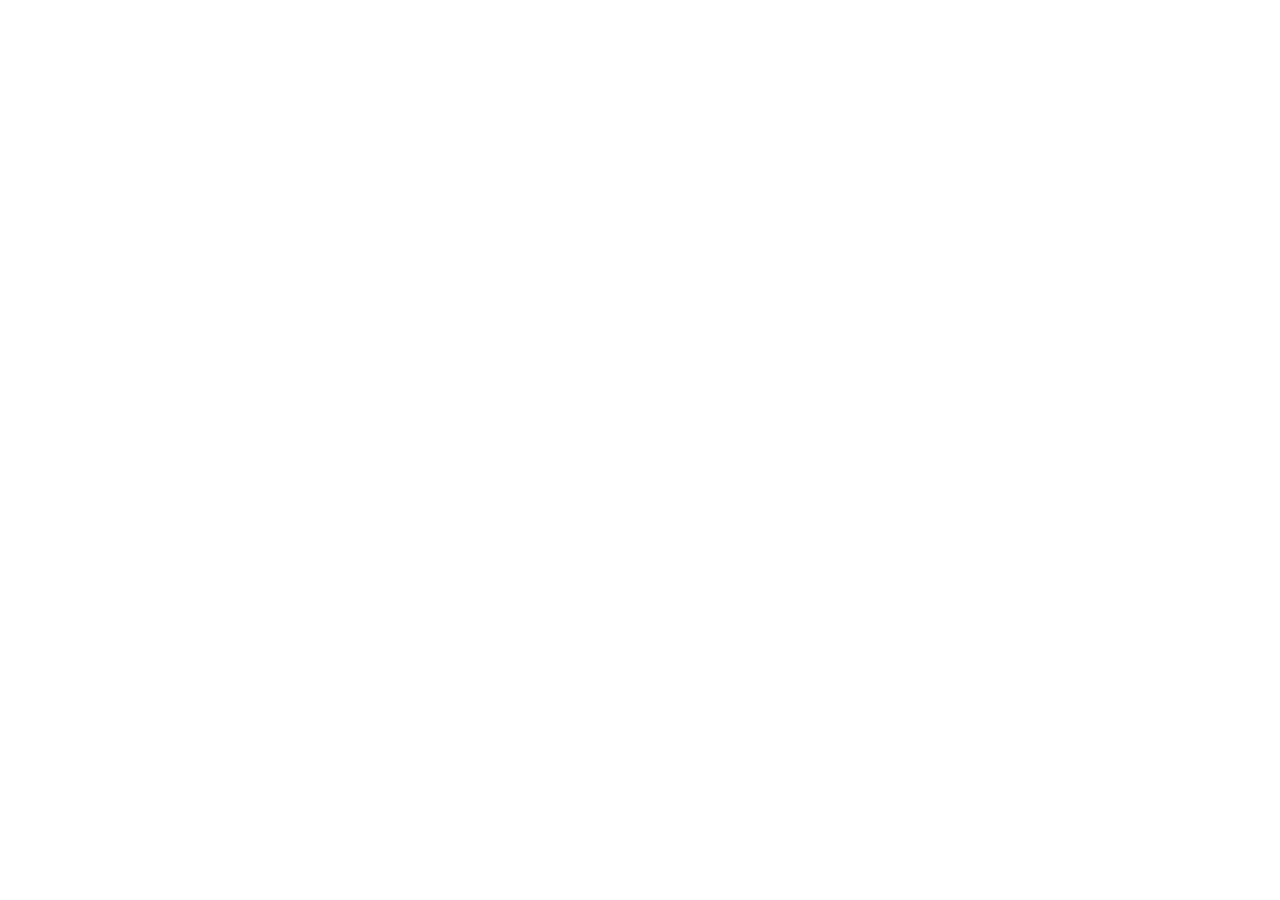
==== frontend/home.html @ 2304a787 "Criando forma do site" ====
<!DOCTYPE html>
<html lang="ptbr">
<head>
    <meta charset="UTF-8">
    <meta name="viewport" content="width=device-width, initial-scale=1.0">
    <title>MindSafe - Para o seu bem</title>
    <link rel="stylesheet" href="home.css">
</head>
<body>
    <header>
        <h1><span></span></h1>
        
    </header>
    <main>
        <section>

        </section>
    </main>
    <footer>

    </footer>
</body>
</html>
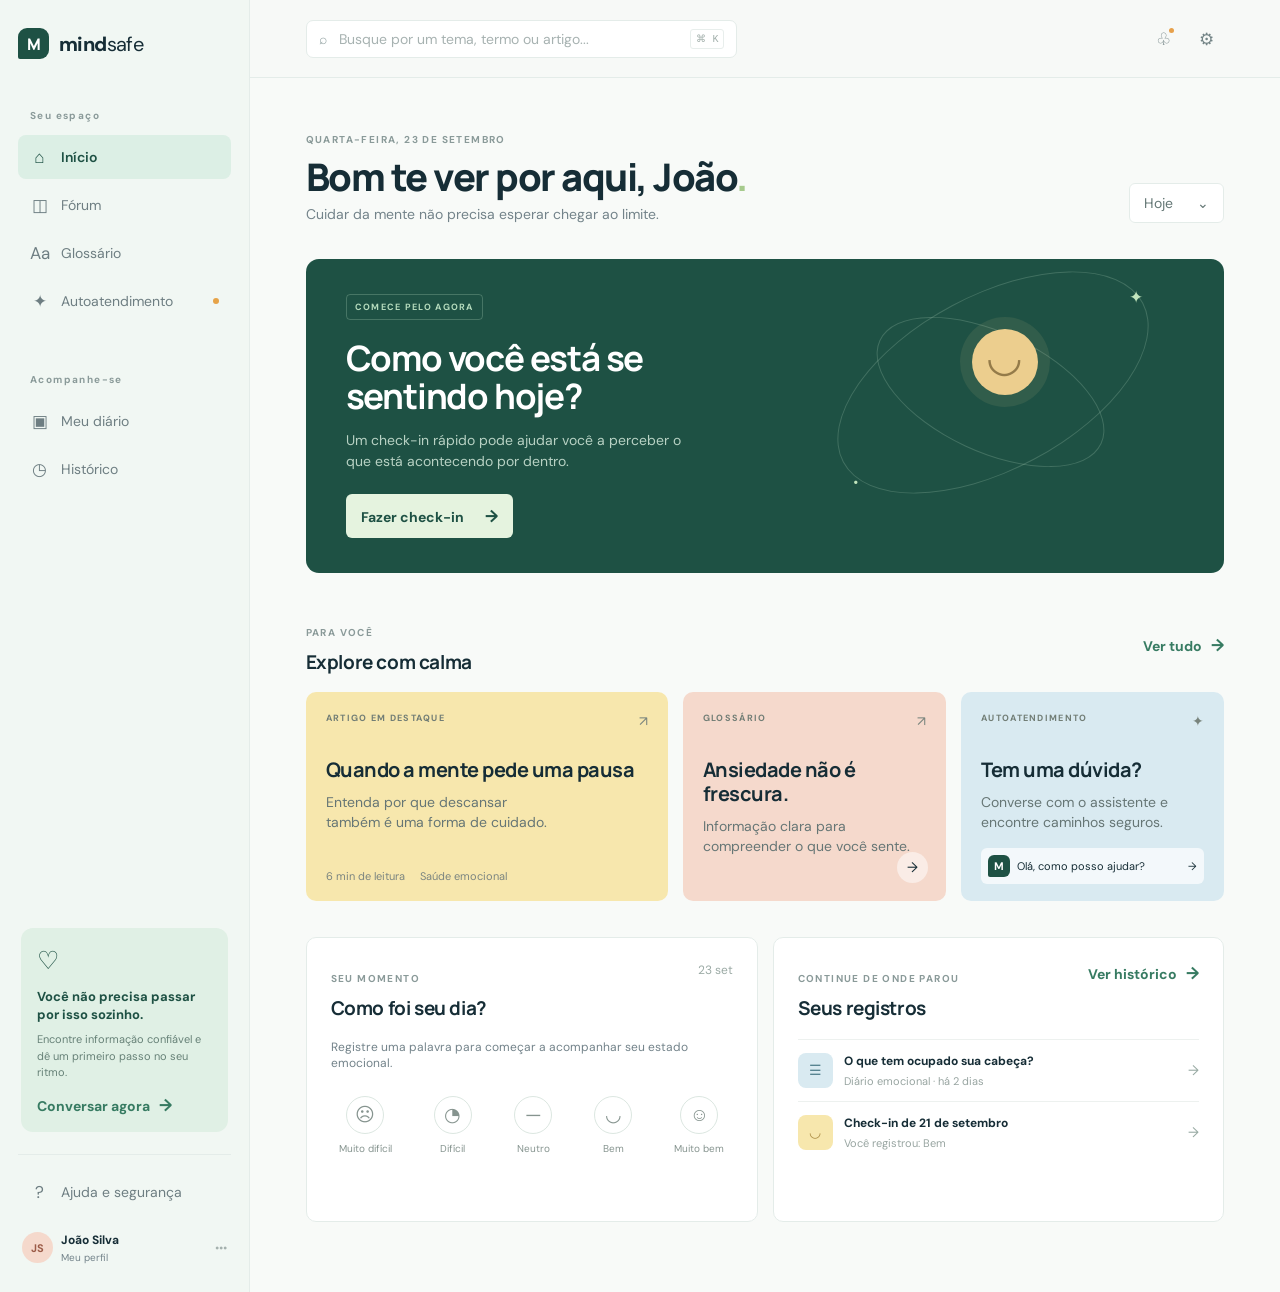
==== commit da093351: "Protótipo de front end realizado. Sujeito a alterações profundas futuramente." ====
--- a/frontend/home.html
+++ b/frontend/home.html
@@ -1,23 +1,89 @@
 <!DOCTYPE html>
-<html lang="ptbr">
+<html lang="pt-BR">
 <head>
     <meta charset="UTF-8">
     <meta name="viewport" content="width=device-width, initial-scale=1.0">
-    <title>MindSafe - Para o seu bem</title>
+    <meta name="description" content="MindSafe: informação, acompanhamento e apoio para cuidar da saúde mental.">
+    <title>MindSafe | Não chegue ao limite</title>
     <link rel="stylesheet" href="home.css">
 </head>
 <body>
-    <header>
-        <h1><span></span></h1>
-        
-    </header>
-    <main>
-        <section>
+    <div class="app-shell">
+        <aside class="sidebar" aria-label="Navegação principal">
+            <a class="brand" href="#inicio" data-view-link="inicio" aria-label="MindSafe, início">
+                <span class="brand-mark">M</span>
+                <span><strong>mind</strong>safe</span>
+            </a>
 
-        </section>
-    </main>
-    <footer>
+            <div class="sidebar-label">Seu espaço</div>
+            <nav class="main-nav">
+                <button class="nav-item active" data-view="inicio"><span class="nav-icon">⌂</span> Início</button>
+                <button class="nav-item" data-view="forum"><span class="nav-icon">◫</span> Fórum</button>
+                <button class="nav-item" data-view="glossario"><span class="nav-icon">Aa</span> Glossário</button>
+                <button class="nav-item" data-view="chat"><span class="nav-icon">✦</span> Autoatendimento <span class="nav-status"></span></button>
+            </nav>
 
-    </footer>
+            <div class="sidebar-label">Acompanhe-se</div>
+            <nav class="main-nav">
+                <button class="nav-item" data-view="diario"><span class="nav-icon">▣</span> Meu diário</button>
+                <button class="nav-item" data-view="historico"><span class="nav-icon">◷</span> Histórico</button>
+            </nav>
+
+            <div class="sidebar-support">
+                <span class="support-icon">♡</span>
+                <strong>Você não precisa passar por isso sozinho.</strong>
+                <p>Encontre informação confiável e dê um primeiro passo no seu ritmo.</p>
+                <button class="text-button" data-view="chat">Conversar agora <span>→</span></button>
+            </div>
+
+            <div class="sidebar-footer">
+                <button class="nav-item"><span class="nav-icon">?</span> Ajuda e segurança</button>
+                <div class="user-mini"><span class="avatar">JS</span><span><strong>João Silva</strong><small>Meu perfil</small></span><span class="more">•••</span></div>
+            </div>
+        </aside>
+
+        <main class="main-content">
+            <header class="topbar">
+                <div class="mobile-brand"><span class="brand-mark">M</span><strong>mindsafe</strong></div>
+                <label class="search-box" for="global-search"><span>⌕</span><input id="global-search" type="search" placeholder="Busque por um tema, termo ou artigo..." autocomplete="off"><kbd>⌘ K</kbd></label>
+                <div class="top-actions"><button class="icon-button" aria-label="Notificações">♧<span class="notification-dot"></span></button><button class="icon-button" aria-label="Configurações">⚙</button></div>
+            </header>
+
+            <div class="page-wrap">
+                <section id="view-inicio" class="view active-view" aria-labelledby="welcome-title">
+                    <div class="welcome-row">
+                        <div><p class="eyebrow">QUARTA-FEIRA, 23 DE SETEMBRO</p><h1 id="welcome-title">Bom te ver por aqui, João<span class="soft-dot">.</span></h1><p class="intro">Cuidar da mente não precisa esperar chegar ao limite.</p></div>
+                        <button class="date-button">Hoje <span>⌄</span></button>
+                    </div>
+
+                    <div class="hero-panel">
+                        <div class="hero-copy"><span class="pill light-pill">COMECE PELO AGORA</span><h2>Como você está se sentindo hoje?</h2><p>Um check-in rápido pode ajudar você a perceber o que está acontecendo por dentro.</p><button class="primary-button" data-view="diario">Fazer check-in <span>→</span></button></div>
+                        <div class="mood-orbit" aria-hidden="true"><span class="orbit-ring ring-one"></span><span class="orbit-ring ring-two"></span><span class="mood-face">◡</span><span class="orbit-star star-one">✦</span><span class="orbit-star star-two">·</span></div>
+                    </div>
+
+                    <div class="section-heading"><div><p class="eyebrow">PARA VOCÊ</p><h2>Explore com calma</h2></div><button class="link-button" data-view="forum">Ver tudo <span>→</span></button></div>
+                    <div class="feature-grid">
+                        <article class="feature-card feature-article" data-view="forum"><div class="card-top"><span class="category-tag">ARTIGO EM DESTAQUE</span><span>↗</span></div><h3>Quando a mente pede uma pausa</h3><p>Entenda por que descansar também é uma forma de cuidado.</p><div class="card-meta"><span>6 min de leitura</span><span>Saúde emocional</span></div></article>
+                        <article class="feature-card feature-glossary" data-view="glossario"><div class="card-top"><span class="category-tag">GLOSSÁRIO</span><span>↗</span></div><h3>Ansiedade não é<br>frescura.</h3><p>Informação clara para compreender o que você sente.</p><button class="round-arrow">→</button></article>
+                        <article class="feature-card feature-chat" data-view="chat"><div class="card-top"><span class="category-tag">AUTOATENDIMENTO</span><span>✦</span></div><h3>Tem uma dúvida?</h3><p>Converse com o assistente e encontre caminhos seguros.</p><div class="chat-preview"><span class="assistant-avatar">M</span><span>Olá, como posso ajudar?</span><span>→</span></div></article>
+                    </div>
+
+                    <div class="lower-grid"><section class="panel checkin-panel"><div class="section-heading compact"><div><p class="eyebrow">SEU MOMENTO</p><h2>Como foi seu dia?</h2></div><span class="date-small">23 set</span></div><p>Registre uma palavra para começar a acompanhar seu estado emocional.</p><div class="mood-options"><button data-mood="Muito difícil"><span>☹</span><small>Muito difícil</small></button><button data-mood="Difícil"><span>◔</span><small>Difícil</small></button><button data-mood="Neutro"><span>—</span><small>Neutro</small></button><button data-mood="Bem"><span>◡</span><small>Bem</small></button><button data-mood="Muito bem"><span>☺</span><small>Muito bem</small></button></div><p class="saved-mood" aria-live="polite"></p></section><section class="panel recent-panel"><div class="section-heading compact"><div><p class="eyebrow">CONTINUE DE ONDE PAROU</p><h2>Seus registros</h2></div><button class="link-button" data-view="historico">Ver histórico <span>→</span></button></div><div class="record-row"><span class="record-icon blue">☰</span><span><strong>O que tem ocupado sua cabeça?</strong><small>Diário emocional · há 2 dias</small></span><span class="record-arrow">→</span></div><div class="record-row"><span class="record-icon yellow">◡</span><span><strong>Check-in de 21 de setembro</strong><small>Você registrou: Bem</small></span><span class="record-arrow">→</span></div></section></div>
+                </section>
+
+                <section id="view-forum" class="view" aria-labelledby="forum-title"><div class="view-header"><div><p class="eyebrow">INFORMAÇÃO CONFIÁVEL</p><h1 id="forum-title">Fórum</h1><p>Artigos e estudos para entender melhor sua saúde mental.</p></div><button class="outline-button">＋ Sugerir tema</button></div><div class="tab-row"><button class="tab active" data-forum-filter="todos">Todos</button><button class="tab" data-forum-filter="artigos">Artigos</button><button class="tab" data-forum-filter="estudos">Estudos científicos</button><button class="tab" data-forum-filter="salvos">Salvos</button></div><div class="forum-layout"><div class="article-list" id="article-list"></div><aside class="reading-side"><div class="panel newsletter"><span class="mini-kicker">PARA LER COM CALMA</span><h3>Uma pequena pausa pode mudar o seu dia.</h3><p>Receba uma seleção quinzenal de conteúdos do MindSafe.</p><label class="email-input"><input type="email" placeholder="Seu melhor e-mail"><button aria-label="Assinar newsletter">→</button></label><small>Sem spam. Você pode sair quando quiser.</small></div><div class="panel topics-panel"><p class="eyebrow">TEMAS POPULARES</p><div class="topic-cloud"><button>Ansiedade</button><button>Autocuidado</button><button>Estresse</button><button>Relacionamentos</button><button>Sono</button><button>Autoestima</button></div></div></aside></div></section>
+
+                <section id="view-glossario" class="view" aria-labelledby="glossary-title"><div class="view-header"><div><p class="eyebrow">ENTENDA OS TERMOS</p><h1 id="glossary-title">Glossário</h1><p>Definições simples, cuidadosas e baseadas em fontes confiáveis.</p></div><span class="glossary-count">6 termos demonstrativos</span></div><div class="glossary-toolbar"><label class="inner-search"><span>⌕</span><input id="glossary-search" type="search" placeholder="Pesquisar síndrome, transtorno ou condição..."></label><div class="filter-chips"><button class="chip active" data-glossary-filter="todos">Todos</button><button class="chip" data-glossary-filter="emoções">Emoções</button><button class="chip" data-glossary-filter="transtornos">Transtornos</button><button class="chip" data-glossary-filter="condições">Condições</button></div></div><div class="glossary-grid" id="glossary-grid"></div><div class="glossary-note"><span>ⓘ</span><p>As definições são educativas e não substituem avaliação profissional. Cada pessoa pode vivenciar uma condição de maneira diferente.</p></div></section>
+
+                <section id="view-chat" class="view" aria-labelledby="chat-title"><div class="view-header chat-heading"><div><p class="eyebrow">ESCUTA E INFORMAÇÃO</p><h1 id="chat-title">Autoatendimento</h1><p>Um espaço para tirar dúvidas e encontrar próximos passos.</p></div><span class="online-badge"><i></i> Assistente online</span></div><div class="chat-layout"><div class="chat-window panel"><div class="chat-window-head"><div class="assistant-avatar large">M</div><div><strong>Mind, assistente MindSafe</strong><small>Informação segura para começar</small></div><span class="privacy-label">🔒 Privado</span></div><div class="messages" id="messages"><div class="message assistant-message"><span class="message-avatar">M</span><div><p>Olá, João. Eu estou aqui para ajudar você a entender melhor temas de saúde mental.</p><p>Você pode perguntar sobre um termo do glossário, um artigo ou contar como está se sentindo.</p><span class="message-time">agora</span></div></div><div class="suggestion-row"><button data-suggestion="O que é ansiedade?">O que é ansiedade?</button><button data-suggestion="Como posso cuidar melhor de mim?">Como cuidar melhor de mim?</button><button data-suggestion="Quero encontrar um artigo">Encontrar um artigo</button></div></div><form class="chat-composer" id="chat-form"><input id="chat-input" type="text" placeholder="Escreva sua dúvida..." autocomplete="off"><button type="submit" aria-label="Enviar mensagem">↑</button></form><p class="chat-disclaimer">O Mind não diagnostica nem substitui profissionais. Em uma emergência, ligue <strong>192</strong> ou procure um serviço de urgência.</p></div><aside class="chat-aside"><div class="panel safety-card"><span class="safety-icon">♡</span><h3>Precisa de ajuda agora?</h3><p>Se você estiver em risco ou pensando em se machucar, procure ajuda imediata.</p><a href="tel:188">CVV 188 <span>↗</span></a><small>Atendimento gratuito, 24 horas.</small></div><div class="panel chat-topics"><p class="eyebrow">VOCÊ TAMBÉM PODE</p><button data-view="glossario">Explorar o glossário <span>→</span></button><button data-view="forum">Ler artigos e estudos <span>→</span></button></div></aside></div></section>
+
+                <section id="view-diario" class="view" aria-labelledby="diary-title"><div class="view-header"><div><p class="eyebrow">ACOMPANHAMENTO PESSOAL</p><h1 id="diary-title">Meu diário</h1><p>Coloque em palavras o que está passando pela sua cabeça.</p></div></div><div class="diary-layout"><div class="panel diary-editor"><label for="diary-text">O que você gostaria de registrar hoje?</label><textarea id="diary-text" placeholder="Escreva livremente. Este espaço é só seu..."></textarea><div class="editor-footer"><span>Seus registros são privados</span><button class="primary-button" id="save-diary">Salvar registro <span>→</span></button></div><p class="saved-mood" id="diary-status" aria-live="polite"></p></div><div class="panel prompt-card"><span class="prompt-symbol">✦</span><p class="eyebrow">UMA PERGUNTA PARA HOJE</p><h3>O que você tem precisado, mas ainda não conseguiu pedir?</h3><button class="link-button" id="use-prompt">Usar como inspiração <span>→</span></button></div></div></section>
+
+                <section id="view-historico" class="view" aria-labelledby="history-title"><div class="view-header"><div><p class="eyebrow">SEU CAMINHO</p><h1 id="history-title">Histórico</h1><p>Perceber padrões também é uma forma de cuidado.</p></div><button class="outline-button">Exportar dados</button></div><div class="history-summary"><div class="panel summary-card"><span class="summary-icon blue">◡</span><strong>12</strong><small>check-ins registrados</small></div><div class="panel summary-card"><span class="summary-icon yellow">▤</span><strong>4</strong><small>entradas no diário</small></div><div class="panel summary-card"><span class="summary-icon green">↗</span><strong>3</strong><small>semanas acompanhando</small></div></div><div class="panel timeline"><div class="section-heading compact"><div><p class="eyebrow">SETEMBRO DE 2026</p><h2>Seus registros recentes</h2></div></div><div class="timeline-item"><span class="timeline-dot green-dot"></span><div><strong>Bem</strong><p>Check-in emocional</p></div><time>Hoje, 09:12</time></div><div class="timeline-item"><span class="timeline-dot blue-dot"></span><div><strong>O que tem ocupado sua cabeça?</strong><p>Entrada no diário</p></div><time>21 set, 19:40</time></div><div class="timeline-item"><span class="timeline-dot yellow-dot"></span><div><strong>Neutro</strong><p>Check-in emocional</p></div><time>21 set, 08:20</time></div></div></section>
+            </div>
+        </main>
+    </div>
+    <div class="toast" id="toast" role="status" aria-live="polite"></div>
+    <script src="index.js"></script>
 </body>
 </html>
--- a/frontend/home.css
+++ b/frontend/home.css
@@ -0,0 +1,1423 @@
+@import url("https://fonts.googleapis.com/css2?family=DM+Sans:wght@400;500;600;700&family=Manrope:wght@600;700;800&display=swap");
+
+:root {
+  --ink: #162d36;
+  --muted: #73838a;
+  --line: #e4ece9;
+  --paper: #f8faf8;
+  --white: #fff;
+  --mint: #dff3e8;
+  --green: #377b62;
+  --deep-green: #1e5144;
+  --yellow: #f7e7ad;
+  --coral: #f5d9cc;
+  --blue: #d9eaf1;
+  --shadow: 0 12px 40px rgba(29, 66, 60, 0.08);
+}
+
+* {
+  box-sizing: border-box;
+}
+
+body {
+  margin: 0;
+  background: var(--paper);
+  color: var(--ink);
+  font-family: "DM Sans", sans-serif;
+  font-size: 14px;
+}
+
+button,
+input,
+textarea {
+  font: inherit;
+}
+
+button {
+  border: 0;
+  cursor: pointer;
+  color: inherit;
+}
+
+.app-shell {
+  min-height: 100vh;
+  display: flex;
+}
+
+.sidebar {
+  width: 250px;
+  min-height: 100vh;
+  padding: 28px 18px 20px;
+  background: #f1f7f3;
+  border-right: 1px solid var(--line);
+  display: flex;
+  flex-direction: column;
+  flex-shrink: 0;
+}
+
+.brand,
+.mobile-brand {
+  display: flex;
+  align-items: center;
+  gap: 10px;
+  color: var(--ink);
+  text-decoration: none;
+  font-size: 20px;
+  letter-spacing: -0.6px;
+}
+
+.brand strong,
+.mobile-brand strong {
+  font-weight: 800;
+}
+
+.brand-mark {
+  width: 31px;
+  height: 31px;
+  border-radius: 9px 9px 9px 2px;
+  background: var(--deep-green);
+  color: #fff;
+  display: grid;
+  place-items: center;
+  font: 800 16px Manrope;
+}
+
+.sidebar-label,
+.eyebrow {
+  color: #8a9a99;
+  font-size: 10px;
+  letter-spacing: 1.4px;
+  font-weight: 700;
+}
+
+.sidebar-label {
+  margin: 50px 12px 13px;
+}
+
+.main-nav {
+  display: grid;
+  gap: 4px;
+}
+
+.nav-item {
+  background: transparent;
+  text-align: left;
+  border-radius: 8px;
+  padding: 11px 12px;
+  color: #6e7e82;
+  display: flex;
+  gap: 12px;
+  align-items: center;
+  position: relative;
+}
+
+.nav-item:hover,
+.nav-item.active {
+  color: var(--deep-green);
+  background: #dcefe5;
+  font-weight: 600;
+}
+
+.nav-icon {
+  width: 19px;
+  text-align: center;
+  font-size: 17px;
+}
+
+.nav-status {
+  width: 6px;
+  height: 6px;
+  background: #e6a348;
+  border-radius: 50%;
+  margin-left: auto;
+}
+
+.sidebar-support {
+  margin: auto 3px 22px;
+  padding: 16px;
+  border-radius: 12px;
+  background: #e0f0e5;
+  color: var(--deep-green);
+}
+
+.support-icon {
+  font-size: 25px;
+  display: block;
+  margin-bottom: 11px;
+}
+
+.sidebar-support strong {
+  display: block;
+  line-height: 1.35;
+  font-size: 13px;
+}
+
+.sidebar-support p {
+  font-size: 11px;
+  line-height: 1.5;
+  margin: 8px 0 13px;
+  color: #668177;
+}
+
+.text-button,
+.link-button {
+  background: none;
+  color: var(--green);
+  font-weight: 700;
+  padding: 0;
+}
+
+.text-button span,
+.link-button span {
+  margin-left: 6px;
+  font-size: 17px;
+}
+
+.sidebar-footer {
+  border-top: 1px solid var(--line);
+  padding-top: 15px;
+}
+
+.sidebar-footer .nav-item {
+  margin-bottom: 10px;
+  width: 100%;
+}
+
+.user-mini {
+  display: flex;
+  align-items: center;
+  gap: 8px;
+  padding: 8px 4px;
+  font-size: 12px;
+}
+
+.user-mini strong,
+.user-mini small {
+  display: block;
+}
+
+.user-mini small {
+  color: var(--muted);
+  margin-top: 3px;
+  font-size: 10px;
+}
+
+.avatar {
+  width: 31px;
+  height: 31px;
+  background: var(--coral);
+  color: #9b5b47;
+  border-radius: 50%;
+  display: grid;
+  place-items: center;
+  font-size: 11px;
+  font-weight: 700;
+}
+
+.more {
+  margin-left: auto;
+  color: #a5b1ae;
+}
+
+.main-content {
+  min-width: 0;
+  flex: 1;
+}
+
+.topbar {
+  height: 78px;
+  display: flex;
+  align-items: center;
+  justify-content: space-between;
+  padding: 0 5.4%;
+  background: rgba(248, 250, 248, 0.88);
+  border-bottom: 1px solid var(--line);
+}
+
+.mobile-brand {
+  display: none;
+}
+
+.search-box {
+  max-width: 450px;
+  width: 47%;
+  height: 38px;
+  display: flex;
+  align-items: center;
+  gap: 10px;
+  background: #fff;
+  border: 1px solid var(--line);
+  border-radius: 7px;
+  padding: 0 12px;
+  color: #8a9b9b;
+}
+
+.search-box input,
+.inner-search input {
+  border: 0;
+  outline: 0;
+  flex: 1;
+  min-width: 0;
+  color: var(--ink);
+  background: transparent;
+}
+
+.search-box input::placeholder,
+.inner-search input::placeholder {
+  color: #a7b2b1;
+}
+
+.search-box kbd {
+  color: #a1aeaa;
+  font-size: 10px;
+  border: 1px solid #e8eeec;
+  padding: 3px 5px;
+  border-radius: 3px;
+}
+
+.top-actions {
+  display: flex;
+  gap: 8px;
+}
+
+.icon-button {
+  width: 35px;
+  height: 35px;
+  background: transparent;
+  color: #738486;
+  font-size: 17px;
+  position: relative;
+  border-radius: 7px;
+}
+
+.icon-button:hover {
+  background: #eaf3ee;
+}
+
+.notification-dot {
+  position: absolute;
+  top: 7px;
+  right: 7px;
+  width: 5px;
+  height: 5px;
+  background: #e7a14b;
+  border-radius: 50%;
+}
+
+.page-wrap {
+  max-width: 1240px;
+  padding: 45px 5.4% 70px;
+  margin: auto;
+}
+
+.view {
+  display: none;
+  animation: appear 0.35s ease both;
+}
+
+.active-view {
+  display: block;
+}
+
+@keyframes appear {
+  from {
+    opacity: 0;
+    transform: translateY(5px);
+  }
+  to {
+    opacity: 1;
+    transform: none;
+  }
+}
+
+.welcome-row,
+.view-header,
+.section-heading {
+  display: flex;
+  align-items: flex-end;
+  justify-content: space-between;
+  gap: 20px;
+}
+
+.welcome-row h1,
+.view-header h1 {
+  font: 800 clamp(26px, 3vw, 38px)/1.1 Manrope;
+  letter-spacing: -1.5px;
+  margin: 8px 0 7px;
+}
+
+.soft-dot {
+  color: #a6ca8d;
+}
+
+.intro,
+.view-header p:not(.eyebrow) {
+  color: var(--muted);
+  margin: 0;
+}
+
+.date-button {
+  background: #fff;
+  border: 1px solid var(--line);
+  border-radius: 6px;
+  padding: 10px 14px;
+  color: #647775;
+}
+
+.date-button span {
+  margin-left: 20px;
+}
+
+.hero-panel {
+  min-height: 250px;
+  margin: 36px 0 43px;
+  overflow: hidden;
+  position: relative;
+  border-radius: 13px;
+  background: var(--deep-green);
+  color: #fff;
+  padding: 35px 40px;
+  display: flex;
+}
+
+.hero-copy {
+  max-width: 430px;
+  position: relative;
+  z-index: 1;
+}
+
+.pill,
+.category-tag,
+.mini-kicker {
+  display: inline-block;
+  font-size: 9px;
+  letter-spacing: 1.3px;
+  font-weight: 700;
+}
+
+.light-pill {
+  padding: 6px 8px;
+  color: #b5dbbd;
+  border: 1px solid rgba(190, 225, 198, 0.25);
+  border-radius: 4px;
+}
+
+.hero-panel h2 {
+  margin: 19px 0 11px;
+  max-width: 400px;
+  font: 700 clamp(24px, 3vw, 35px)/1.1 Manrope;
+  letter-spacing: -1.2px;
+}
+
+.hero-panel p {
+  color: #b8d2c4;
+  max-width: 360px;
+  line-height: 1.5;
+  margin-bottom: 22px;
+}
+
+.primary-button {
+  padding: 11px 15px;
+  border-radius: 6px;
+  background: #e5f3df;
+  color: var(--deep-green);
+  font-weight: 700;
+}
+
+.primary-button span {
+  margin-left: 18px;
+  font-size: 17px;
+}
+
+.mood-orbit {
+  position: absolute;
+  width: 390px;
+  height: 390px;
+  right: 4%;
+  top: -72px;
+}
+
+.orbit-ring {
+  position: absolute;
+  border: 1px solid rgba(204, 233, 210, 0.2);
+  border-radius: 50%;
+  transform: rotate(-28deg);
+}
+
+.ring-one {
+  width: 340px;
+  height: 175px;
+  top: 108px;
+  left: 25px;
+}
+
+.ring-two {
+  width: 245px;
+  height: 120px;
+  top: 145px;
+  left: 70px;
+  transform: rotate(25deg);
+}
+
+.mood-face {
+  position: absolute;
+  top: 142px;
+  left: 174px;
+  width: 66px;
+  height: 66px;
+  border-radius: 50%;
+  display: grid;
+  place-items: center;
+  background: #ecce8e;
+  color: #947b49;
+  font-size: 42px;
+  padding-bottom: 13px;
+  box-shadow: 0 0 0 12px rgba(242, 212, 148, 0.09);
+}
+
+.orbit-star {
+  position: absolute;
+  color: #c2e5bd;
+}
+
+.star-one {
+  top: 99px;
+  right: 45px;
+  font-size: 17px;
+}
+
+.star-two {
+  bottom: 76px;
+  left: 55px;
+  font-size: 29px;
+}
+
+.section-heading {
+  margin-bottom: 17px;
+  align-items: center;
+}
+
+.section-heading h2 {
+  font: 700 19px Manrope;
+  margin: 7px 0 0;
+  letter-spacing: -0.4px;
+}
+
+.feature-grid {
+  display: grid;
+  grid-template-columns: 1.1fr 0.8fr 0.8fr;
+  gap: 15px;
+}
+
+.feature-card {
+  min-height: 209px;
+  padding: 20px;
+  position: relative;
+  border-radius: 10px;
+  cursor: pointer;
+  transition:
+    transform 0.2s,
+    box-shadow 0.2s;
+}
+
+.feature-card:hover {
+  transform: translateY(-3px);
+  box-shadow: var(--shadow);
+}
+
+.feature-article {
+  background: var(--yellow);
+}
+
+.feature-glossary {
+  background: var(--coral);
+}
+
+.feature-chat {
+  background: var(--blue);
+}
+
+.card-top {
+  display: flex;
+  justify-content: space-between;
+  color: #79847d;
+}
+
+.category-tag {
+  color: #717d75;
+}
+
+.feature-card h3 {
+  font: 700 20px/1.2 Manrope;
+  letter-spacing: -0.5px;
+  margin: 28px 0 10px;
+}
+
+.feature-card p {
+  line-height: 1.45;
+  color: #667675;
+  max-width: 230px;
+  margin: 0;
+}
+
+.card-meta {
+  position: absolute;
+  bottom: 18px;
+  display: flex;
+  gap: 15px;
+  color: #7b8580;
+  font-size: 11px;
+}
+
+.round-arrow {
+  position: absolute;
+  right: 18px;
+  bottom: 18px;
+  background: rgba(255, 255, 255, 0.5);
+  width: 31px;
+  height: 31px;
+  border-radius: 50%;
+}
+.chat-preview {
+  position: absolute;
+  bottom: 17px;
+  left: 20px;
+  right: 20px;
+  background: rgba(255, 255, 255, 0.68);
+  padding: 7px;
+  display: flex;
+  align-items: center;
+  gap: 7px;
+  border-radius: 6px;
+  font-size: 11px;
+}
+.assistant-avatar {
+  width: 22px;
+  height: 22px;
+  border-radius: 6px 6px 6px 2px;
+  display: grid;
+  place-items: center;
+  background: var(--deep-green);
+  color: #fff;
+  font-size: 11px;
+  font-weight: 700;
+}
+.chat-preview span:last-child {
+  margin-left: auto;
+}
+.lower-grid {
+  display: grid;
+  grid-template-columns: 1fr 1fr;
+  gap: 15px;
+  margin-top: 36px;
+}
+.panel {
+  background: #fff;
+  border: 1px solid var(--line);
+  border-radius: 10px;
+  padding: 24px;
+}
+.compact {
+  align-items: flex-start;
+  margin-bottom: 18px;
+}
+.date-small {
+  color: #9baaa5;
+  font-size: 12px;
+}
+.checkin-panel > p {
+  color: var(--muted);
+  font-size: 12px;
+}
+.mood-options {
+  display: flex;
+  justify-content: space-between;
+  margin: 24px 2px 2px;
+}
+.mood-options button {
+  background: none;
+  color: #86948f;
+  text-align: center;
+}
+.mood-options button span {
+  width: 38px;
+  height: 38px;
+  margin: auto;
+  display: grid;
+  place-items: center;
+  border: 1px solid #dce7e1;
+  border-radius: 50%;
+  font-size: 19px;
+}
+.mood-options button:hover span,
+.mood-options button.selected span {
+  background: #dff0e4;
+  color: var(--green);
+  border-color: #a9cfb7;
+}
+.mood-options small {
+  font-size: 10px;
+  display: block;
+  margin-top: 8px;
+}
+.saved-mood {
+  min-height: 17px;
+  color: var(--green);
+  font-size: 12px;
+  font-weight: 600;
+}
+.record-row {
+  display: flex;
+  align-items: center;
+  gap: 11px;
+  padding: 13px 0;
+  border-top: 1px solid #edf1ef;
+}
+.record-row span:nth-child(2) {
+  flex: 1;
+}
+.record-row strong,
+.record-row small {
+  display: block;
+}
+.record-row strong {
+  font-size: 12px;
+}
+.record-row small {
+  color: #98a5a1;
+  margin-top: 5px;
+  font-size: 11px;
+}
+.record-icon,
+.summary-icon {
+  width: 35px;
+  height: 35px;
+  border-radius: 8px;
+  display: grid;
+  place-items: center;
+}
+.blue {
+  background: var(--blue);
+  color: #588491;
+}
+.yellow {
+  background: var(--yellow);
+  color: #ad8e46;
+}
+.record-arrow {
+  color: #98aaa3;
+}
+.view-header {
+  align-items: flex-start;
+  margin-bottom: 35px;
+}
+.view-header h1 {
+  margin-top: 7px;
+}
+.outline-button {
+  background: #fff;
+  border: 1px solid #c9d9d1;
+  color: var(--green);
+  padding: 10px 15px;
+  border-radius: 6px;
+  font-weight: 600;
+}
+.tab-row {
+  display: flex;
+  gap: 24px;
+  border-bottom: 1px solid var(--line);
+  margin-bottom: 26px;
+}
+.tab {
+  padding: 0 0 12px;
+  background: none;
+  color: #9aa8a4;
+  font-weight: 600;
+  border-bottom: 2px solid transparent;
+}
+.tab.active {
+  color: var(--deep-green);
+  border-color: var(--deep-green);
+}
+.forum-layout {
+  display: grid;
+  grid-template-columns: 1fr 300px;
+  gap: 24px;
+}
+.article-list {
+  display: grid;
+  gap: 13px;
+}
+.article-card {
+  display: grid;
+  grid-template-columns: 135px 1fr auto;
+  align-items: center;
+  gap: 17px;
+  background: #fff;
+  padding: 14px;
+  border: 1px solid var(--line);
+  border-radius: 9px;
+  cursor: pointer;
+}
+.article-card:hover {
+  border-color: #b8d1c4;
+  box-shadow: var(--shadow);
+}
+.article-visual {
+  height: 96px;
+  border-radius: 6px;
+  display: grid;
+  place-items: center;
+  font: 700 26px Manrope;
+  color: #377464;
+  background: var(--mint);
+}
+.article-card:nth-child(2) .article-visual {
+  background: var(--coral);
+  color: #a26552;
+}
+.article-card:nth-child(3) .article-visual {
+  background: var(--yellow);
+  color: #a3833b;
+}
+.article-info h3 {
+  margin: 7px 0 7px;
+  font: 700 16px Manrope;
+}
+.article-info p {
+  margin: 0;
+  color: var(--muted);
+  font-size: 12px;
+  line-height: 1.45;
+}
+.article-info .article-meta {
+  display: flex;
+  gap: 13px;
+  color: #91a29c;
+  font-size: 10px;
+  margin-top: 12px;
+}
+.article-arrow {
+  color: #8fa29a;
+  padding: 8px;
+}
+.reading-side {
+  display: grid;
+  gap: 15px;
+  align-content: start;
+}
+.newsletter {
+  background: var(--deep-green);
+  color: #fff;
+  border: 0;
+}
+.newsletter .mini-kicker {
+  color: #acd2b7;
+}
+.newsletter h3 {
+  font: 700 20px/1.25 Manrope;
+  margin: 15px 0 9px;
+}
+.newsletter p {
+  color: #b8d4c6;
+  font-size: 12px;
+  line-height: 1.5;
+}
+.email-input {
+  display: flex;
+  background: rgba(255, 255, 255, 0.13);
+  padding: 4px 4px 4px 10px;
+  border-radius: 5px;
+  margin: 16px 0 9px;
+}
+.email-input input {
+  width: 100%;
+  background: none;
+  border: 0;
+  color: #fff;
+  outline: 0;
+  font-size: 11px;
+}
+.email-input input::placeholder {
+  color: #aecbbe;
+}
+.email-input button {
+  width: 28px;
+  border-radius: 4px;
+  background: #e5f3df;
+  color: var(--deep-green);
+}
+.newsletter small {
+  color: #9fc5b4;
+  font-size: 9px;
+}
+.topics-panel {
+  padding: 20px;
+}
+.topic-cloud {
+  display: flex;
+  flex-wrap: wrap;
+  gap: 7px;
+  margin-top: 15px;
+}
+.topic-cloud button,
+.chip {
+  color: #668075;
+  background: #eef5f0;
+  padding: 7px 10px;
+  border-radius: 4px;
+  font-size: 11px;
+}
+.glossary-count,
+.online-badge {
+  color: var(--green);
+  background: var(--mint);
+  padding: 8px 11px;
+  border-radius: 20px;
+  font-size: 11px;
+  font-weight: 600;
+}
+.glossary-toolbar {
+  display: flex;
+  justify-content: space-between;
+  align-items: center;
+  gap: 20px;
+  margin-bottom: 24px;
+}
+.inner-search {
+  display: flex;
+  gap: 9px;
+  align-items: center;
+  background: #fff;
+  border: 1px solid var(--line);
+  padding: 10px 13px;
+  width: 330px;
+  border-radius: 6px;
+  color: #97a7a1;
+}
+.filter-chips {
+  display: flex;
+  gap: 7px;
+}
+.chip {
+  border: 1px solid transparent;
+}
+.chip.active {
+  background: var(--deep-green);
+  color: #fff;
+}
+.glossary-grid {
+  display: grid;
+  grid-template-columns: repeat(3, 1fr);
+  gap: 13px;
+}
+.glossary-card {
+  background: #fff;
+  border: 1px solid var(--line);
+  border-radius: 8px;
+  padding: 19px;
+  cursor: pointer;
+}
+.glossary-card:hover {
+  border-color: #9dc7ae;
+}
+.glossary-card .term-letter {
+  width: 28px;
+  height: 28px;
+  border-radius: 50%;
+  background: var(--mint);
+  color: var(--green);
+  display: grid;
+  place-items: center;
+  font-weight: 700;
+}
+.glossary-card h3 {
+  margin: 15px 0 7px;
+  font: 700 17px Manrope;
+}
+.glossary-card p {
+  color: var(--muted);
+  line-height: 1.5;
+  font-size: 12px;
+  margin: 0;
+}
+.glossary-card .glossary-tag {
+  color: #96a59f;
+  font-size: 10px;
+  display: block;
+  margin-top: 15px;
+}
+.glossary-note {
+  background: #fffdf1;
+  border: 1px solid #f2e8bd;
+  color: #887a4d;
+  margin-top: 25px;
+  padding: 12px 15px;
+  display: flex;
+  align-items: center;
+  gap: 10px;
+  border-radius: 7px;
+  font-size: 11px;
+}
+.glossary-note p {
+  margin: 0;
+}
+.chat-heading {
+  align-items: center;
+}
+.online-badge i {
+  display: inline-block;
+  width: 6px;
+  height: 6px;
+  background: #54a977;
+  border-radius: 50%;
+  margin-right: 5px;
+}
+.chat-layout {
+  display: grid;
+  grid-template-columns: minmax(0, 1fr) 275px;
+  gap: 20px;
+}
+.chat-window {
+  padding: 0;
+  overflow: hidden;
+}
+.chat-window-head {
+  padding: 17px 20px;
+  border-bottom: 1px solid var(--line);
+  display: flex;
+  align-items: center;
+  gap: 10px;
+}
+.assistant-avatar.large {
+  width: 38px;
+  height: 38px;
+  font-size: 15px;
+}
+.chat-window-head strong,
+.chat-window-head small {
+  display: block;
+}
+.chat-window-head strong {
+  font-size: 13px;
+}
+.chat-window-head small {
+  color: #93a39e;
+  font-size: 10px;
+  margin-top: 3px;
+}
+.privacy-label {
+  margin-left: auto;
+  color: #92a099;
+  font-size: 10px;
+}
+.messages {
+  min-height: 370px;
+  padding: 25px;
+  background: #fbfcfb;
+}
+.message {
+  display: flex;
+  gap: 10px;
+  max-width: 570px;
+}
+.message-avatar {
+  flex-shrink: 0;
+  width: 25px;
+  height: 25px;
+  background: var(--deep-green);
+  color: #fff;
+  border-radius: 7px 7px 7px 2px;
+  display: grid;
+  place-items: center;
+  font-size: 11px;
+}
+.message p {
+  margin: 0 0 8px;
+  background: #eaf4ec;
+  padding: 10px 13px;
+  border-radius: 3px 10px 10px 10px;
+  color: #49665c;
+  font-size: 12px;
+  line-height: 1.5;
+}
+.message-time {
+  font-size: 9px;
+  color: #a4b0ab;
+}
+.suggestion-row {
+  margin: 35px 0 0 35px;
+  display: flex;
+  flex-wrap: wrap;
+  gap: 7px;
+}
+.suggestion-row button {
+  background: #fff;
+  border: 1px solid #d5e4dc;
+  color: var(--green);
+  padding: 8px 10px;
+  border-radius: 5px;
+  font-size: 11px;
+}
+.chat-composer {
+  margin: 15px 20px 8px;
+  border: 1px solid #dbe7e1;
+  display: flex;
+  border-radius: 6px;
+  padding: 4px 5px 4px 12px;
+}
+.chat-composer input {
+  border: 0;
+  outline: 0;
+  flex: 1;
+  color: var(--ink);
+  min-width: 0;
+}
+.chat-composer button {
+  width: 30px;
+  height: 30px;
+  border-radius: 4px;
+  background: var(--deep-green);
+  color: #fff;
+  font-size: 18px;
+}
+.chat-disclaimer {
+  text-align: center;
+  margin: 0 20px 14px;
+  color: #a0aaa5;
+  font-size: 9px;
+}
+.safety-card {
+  background: #fff8eb;
+  border-color: #f0e2bd;
+}
+.safety-icon {
+  font-size: 28px;
+  color: #cb9e46;
+}
+.safety-card h3 {
+  font: 700 16px Manrope;
+  margin: 15px 0 8px;
+}
+.safety-card p {
+  color: #8b7b59;
+  font-size: 12px;
+  line-height: 1.5;
+}
+.safety-card a {
+  display: block;
+  color: #9d7631;
+  font-weight: 700;
+  margin-top: 17px;
+}
+.safety-card a span {
+  float: right;
+}
+.safety-card small {
+  color: #b6a779;
+  font-size: 10px;
+}
+.chat-topics button {
+  display: flex;
+  width: 100%;
+  padding: 12px 0;
+  justify-content: space-between;
+  border-top: 1px solid var(--line);
+  background: none;
+  color: var(--green);
+  font-weight: 600;
+  font-size: 12px;
+}
+.diary-layout {
+  display: grid;
+  grid-template-columns: 1fr 310px;
+  gap: 20px;
+}
+.diary-editor label {
+  display: block;
+  font: 700 16px Manrope;
+  margin-bottom: 15px;
+}
+.diary-editor textarea {
+  width: 100%;
+  min-height: 260px;
+  resize: vertical;
+  padding: 14px;
+  border: 1px solid var(--line);
+  border-radius: 6px;
+  outline: none;
+  color: var(--ink);
+}
+.diary-editor textarea:focus {
+  border-color: #91c2a4;
+}
+.editor-footer {
+  border-top: 1px solid var(--line);
+  margin-top: 15px;
+  padding-top: 15px;
+  display: flex;
+  align-items: center;
+  justify-content: space-between;
+  color: #9aa8a3;
+  font-size: 11px;
+}
+.prompt-card {
+  background: var(--yellow);
+  border: 0;
+}
+.prompt-symbol {
+  font-size: 28px;
+  color: #b2924b;
+}
+.prompt-card h3 {
+  font: 700 24px/1.2 Manrope;
+  margin: 20px 0 28px;
+}
+.history-summary {
+  display: grid;
+  grid-template-columns: repeat(3, 1fr);
+  gap: 15px;
+  margin-bottom: 24px;
+}
+.summary-card {
+  display: grid;
+  grid-template-columns: 36px 1fr;
+  column-gap: 11px;
+  align-items: center;
+}
+.summary-card strong {
+  font: 700 24px Manrope;
+}
+.summary-card small {
+  grid-column: 2;
+  color: #95a39e;
+}
+.summary-icon.green {
+  background: var(--mint);
+  color: var(--green);
+}
+.timeline-item {
+  display: flex;
+  align-items: center;
+  gap: 15px;
+  padding: 17px 0;
+  border-top: 1px solid #edf1ef;
+}
+.timeline-dot {
+  width: 10px;
+  height: 10px;
+  border-radius: 50%;
+}
+.green-dot {
+  background: #80bc92;
+}
+.blue-dot {
+  background: #82b5c7;
+}
+.yellow-dot {
+  background: #dbb967;
+}
+.timeline-item div {
+  flex: 1;
+}
+.timeline-item strong {
+  font-size: 13px;
+}
+.timeline-item p {
+  color: #9ba7a2;
+  font-size: 11px;
+  margin: 5px 0 0;
+}
+.timeline-item time {
+  color: #a5b0ab;
+  font-size: 10px;
+}
+.toast {
+  position: fixed;
+  right: 25px;
+  bottom: 25px;
+  background: var(--deep-green);
+  color: #fff;
+  padding: 12px 16px;
+  border-radius: 6px;
+  font-size: 12px;
+  opacity: 0;
+  transform: translateY(10px);
+  pointer-events: none;
+  transition: 0.25s;
+}
+.toast.visible {
+  opacity: 1;
+  transform: none;
+}
+
+@media (max-width: 1000px) {
+  .sidebar {
+    width: 215px;
+  }
+  .mood-orbit {
+    right: -80px;
+    opacity: 0.7;
+  }
+  .feature-grid {
+    grid-template-columns: 1fr 1fr;
+  }
+  .feature-article {
+    grid-column: span 2;
+  }
+  .glossary-grid {
+    grid-template-columns: repeat(2, 1fr);
+  }
+}
+
+@media (max-width: 760px) {
+  .sidebar {
+    width: 64px;
+    padding: 20px 9px;
+    align-items: center;
+  }
+  .brand {
+    font-size: 0;
+  }
+  .sidebar-label,
+  .nav-item:not(.active)::after,
+  .nav-item {
+    font-size: 0;
+  }
+  .nav-item {
+    justify-content: center;
+    padding: 12px 7px;
+    width: 44px;
+  }
+  .nav-icon {
+    font-size: 18px;
+  }
+  .nav-status {
+    position: absolute;
+    top: 9px;
+    right: 7px;
+  }
+  .sidebar-support,
+  .sidebar-footer .nav-item,
+  .user-mini span:not(.avatar) {
+    display: none;
+  }
+  .sidebar-footer {
+    width: 100%;
+  }
+  .sidebar-footer .nav-item {
+    display: flex;
+    font-size: 0;
+  }
+  .user-mini {
+    justify-content: center;
+  }
+  .topbar {
+    height: 65px;
+    padding: 0 18px;
+  }
+  .mobile-brand {
+    display: flex;
+    font-size: 16px;
+  }
+  .search-box {
+    width: 38px;
+    padding: 0 10px;
+    margin-left: auto;
+    margin-right: 10px;
+  }
+  .search-box input,
+  .search-box kbd {
+    display: none;
+  }
+  .page-wrap {
+    padding: 30px 18px 50px;
+  }
+  .welcome-row,
+  .view-header {
+    align-items: flex-start;
+    flex-direction: column;
+  }
+  .date-button {
+    display: none;
+  }
+  .hero-panel {
+    padding: 27px 24px;
+  }
+  .mood-orbit {
+    right: -180px;
+    opacity: 0.35;
+  }
+  .hero-copy {
+    max-width: 90%;
+  }
+  .feature-grid,
+  .lower-grid,
+  .forum-layout,
+  .chat-layout,
+  .diary-layout,
+  .history-summary {
+    grid-template-columns: 1fr;
+  }
+  .feature-article {
+    grid-column: auto;
+  }
+  .reading-side,
+  .chat-aside {
+    order: 2;
+  }
+  .article-card {
+    grid-template-columns: 85px 1fr;
+  }
+  .article-visual {
+    height: 85px;
+  }
+  .article-arrow {
+    display: none;
+  }
+  .glossary-toolbar {
+    align-items: flex-start;
+    flex-direction: column;
+  }
+  .inner-search {
+    width: 100%;
+  }
+  .filter-chips {
+    flex-wrap: wrap;
+  }
+  .glossary-grid {
+    grid-template-columns: 1fr 1fr;
+  }
+  .online-badge {
+    align-self: flex-start;
+  }
+  .messages {
+    padding: 18px;
+  }
+  .suggestion-row {
+    margin-left: 0;
+  }
+  .editor-footer {
+    align-items: flex-start;
+    gap: 15px;
+    flex-direction: column;
+  }
+}
+
+@media (max-width: 430px) {
+  .glossary-grid {
+    grid-template-columns: 1fr;
+  }
+  .top-actions .icon-button:last-child {
+    display: none;
+  }
+  .hero-panel h2 {
+    font-size: 25px;
+  }
+  .mood-options small {
+    font-size: 8px;
+  }
+  .panel {
+    padding: 18px;
+  }
+}
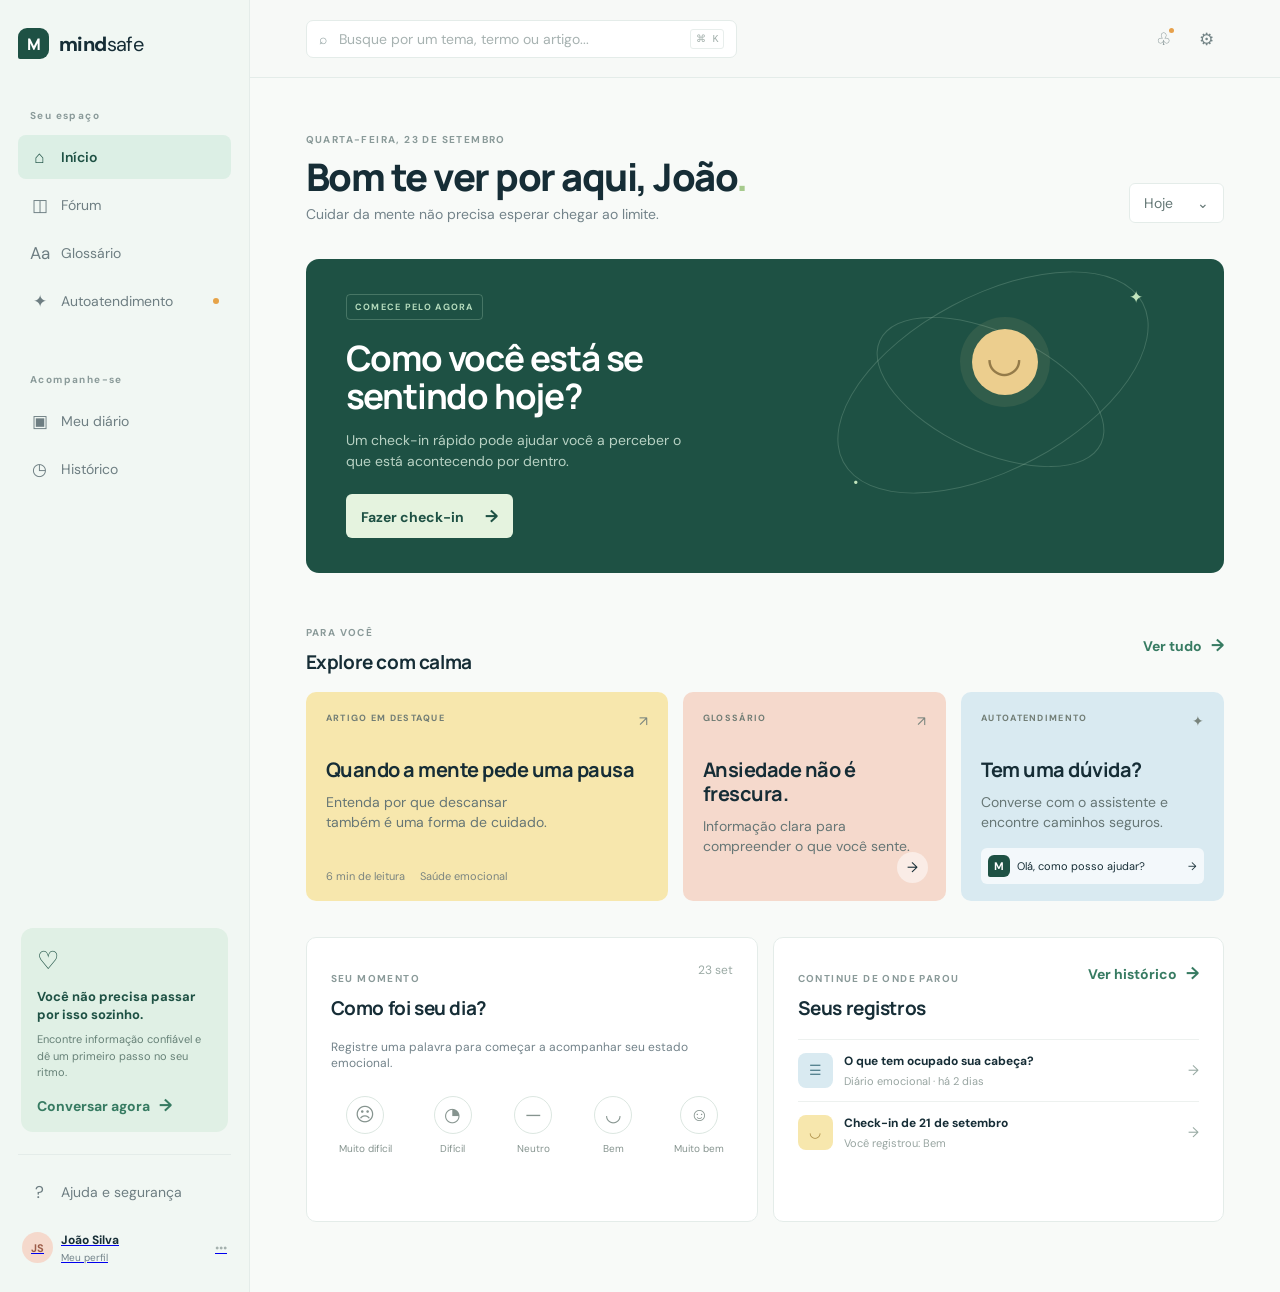
==== commit c2376e86: "Criando página de login, cadastro e perfil - ainda não integrado com banco de dados" ====
--- a/frontend/home.html
+++ b/frontend/home.html
@@ -38,7 +38,7 @@
 
             <div class="sidebar-footer">
                 <button class="nav-item"><span class="nav-icon">?</span> Ajuda e segurança</button>
-                <div class="user-mini"><span class="avatar">JS</span><span><strong>João Silva</strong><small>Meu perfil</small></span><span class="more">•••</span></div>
+                <a class="user-mini" href="perfil.html"><span class="avatar">JS</span><span><strong>João Silva</strong><small>Meu perfil</small></span><span class="more">•••</span></a>
             </div>
         </aside>
 
--- a/frontend/home.css
+++ b/frontend/home.css
@@ -194,6 +194,8 @@
 .user-mini strong,
 .user-mini small {
   display: block;
+  text-decoration: none;
+  color: var(--ink);
 }
 
 .user-mini small {
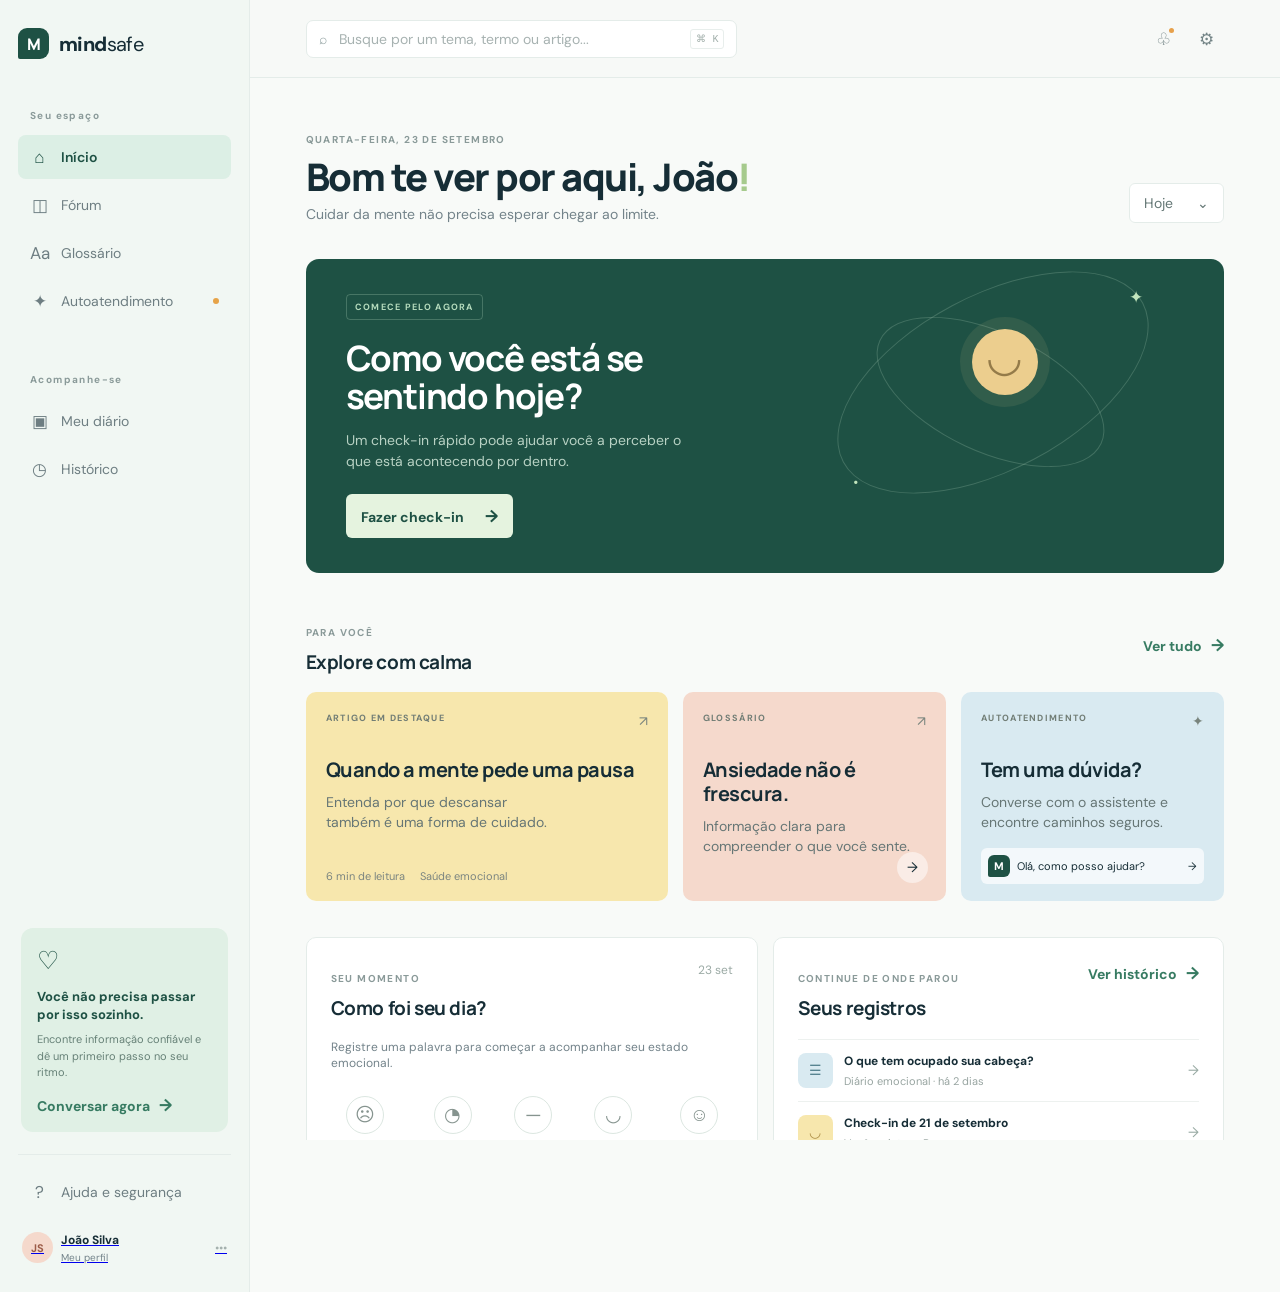
==== commit a42ae0b3: "Identando código dos arquivos da página inicial, login, cadastro e perfil." ====
--- a/frontend/home.html
+++ b/frontend/home.html
@@ -1,89 +1,532 @@
-<!DOCTYPE html>
+<!doctype html>
 <html lang="pt-BR">
-<head>
-    <meta charset="UTF-8">
-    <meta name="viewport" content="width=device-width, initial-scale=1.0">
-    <meta name="description" content="MindSafe: informação, acompanhamento e apoio para cuidar da saúde mental.">
+  <head>
+    <meta charset="UTF-8" />
+    <meta name="viewport" content="width=device-width, initial-scale=1.0" />
+    <meta
+      name="description"
+      content="MindSafe: informação, acompanhamento e apoio para cuidar da saúde mental."
+    />
     <title>MindSafe | Não chegue ao limite</title>
-    <link rel="stylesheet" href="home.css">
-</head>
-<body>
+    <link rel="stylesheet" href="home.css" />
+  </head>
+  <body>
     <div class="app-shell">
-        <aside class="sidebar" aria-label="Navegação principal">
-            <a class="brand" href="#inicio" data-view-link="inicio" aria-label="MindSafe, início">
-                <span class="brand-mark">M</span>
-                <span><strong>mind</strong>safe</span>
-            </a>
-
-            <div class="sidebar-label">Seu espaço</div>
-            <nav class="main-nav">
-                <button class="nav-item active" data-view="inicio"><span class="nav-icon">⌂</span> Início</button>
-                <button class="nav-item" data-view="forum"><span class="nav-icon">◫</span> Fórum</button>
-                <button class="nav-item" data-view="glossario"><span class="nav-icon">Aa</span> Glossário</button>
-                <button class="nav-item" data-view="chat"><span class="nav-icon">✦</span> Autoatendimento <span class="nav-status"></span></button>
-            </nav>
-
-            <div class="sidebar-label">Acompanhe-se</div>
-            <nav class="main-nav">
-                <button class="nav-item" data-view="diario"><span class="nav-icon">▣</span> Meu diário</button>
-                <button class="nav-item" data-view="historico"><span class="nav-icon">◷</span> Histórico</button>
-            </nav>
-
-            <div class="sidebar-support">
-                <span class="support-icon">♡</span>
-                <strong>Você não precisa passar por isso sozinho.</strong>
-                <p>Encontre informação confiável e dê um primeiro passo no seu ritmo.</p>
-                <button class="text-button" data-view="chat">Conversar agora <span>→</span></button>
-            </div>
-
-            <div class="sidebar-footer">
-                <button class="nav-item"><span class="nav-icon">?</span> Ajuda e segurança</button>
-                <a class="user-mini" href="perfil.html"><span class="avatar">JS</span><span><strong>João Silva</strong><small>Meu perfil</small></span><span class="more">•••</span></a>
-            </div>
-        </aside>
-
-        <main class="main-content">
-            <header class="topbar">
-                <div class="mobile-brand"><span class="brand-mark">M</span><strong>mindsafe</strong></div>
-                <label class="search-box" for="global-search"><span>⌕</span><input id="global-search" type="search" placeholder="Busque por um tema, termo ou artigo..." autocomplete="off"><kbd>⌘ K</kbd></label>
-                <div class="top-actions"><button class="icon-button" aria-label="Notificações">♧<span class="notification-dot"></span></button><button class="icon-button" aria-label="Configurações">⚙</button></div>
-            </header>
-
-            <div class="page-wrap">
-                <section id="view-inicio" class="view active-view" aria-labelledby="welcome-title">
-                    <div class="welcome-row">
-                        <div><p class="eyebrow">QUARTA-FEIRA, 23 DE SETEMBRO</p><h1 id="welcome-title">Bom te ver por aqui, João<span class="soft-dot">.</span></h1><p class="intro">Cuidar da mente não precisa esperar chegar ao limite.</p></div>
-                        <button class="date-button">Hoje <span>⌄</span></button>
+      <aside class="sidebar" aria-label="Navegação principal">
+        <a
+          class="brand"
+          href="#inicio"
+          data-view-link="inicio"
+          aria-label="MindSafe, início"
+        >
+          <span class="brand-mark">M</span>
+          <span><strong>mind</strong>safe</span>
+        </a>
+
+        <div class="sidebar-label">Seu espaço</div>
+        <nav class="main-nav">
+          <button class="nav-item active" data-view="inicio">
+            <span class="nav-icon">⌂</span> Início
+          </button>
+          <button class="nav-item" data-view="forum">
+            <span class="nav-icon">◫</span> Fórum
+          </button>
+          <button class="nav-item" data-view="glossario">
+            <span class="nav-icon">Aa</span> Glossário
+          </button>
+          <button class="nav-item" data-view="chat">
+            <span class="nav-icon">✦</span> Autoatendimento
+            <span class="nav-status"></span>
+          </button>
+        </nav>
+
+        <div class="sidebar-label">Acompanhe-se</div>
+        <nav class="main-nav">
+          <button class="nav-item" data-view="diario">
+            <span class="nav-icon">▣</span> Meu diário
+          </button>
+          <button class="nav-item" data-view="historico">
+            <span class="nav-icon">◷</span> Histórico
+          </button>
+        </nav>
+
+        <div class="sidebar-support">
+          <span class="support-icon">♡</span>
+          <strong>Você não precisa passar por isso sozinho.</strong>
+          <p>
+            Encontre informação confiável e dê um primeiro passo no seu ritmo.
+          </p>
+          <button class="text-button" data-view="chat">
+            Conversar agora <span>→</span>
+          </button>
+        </div>
+
+        <div class="sidebar-footer">
+          <button class="nav-item">
+            <span class="nav-icon">?</span> Ajuda e segurança
+          </button>
+          <a class="user-mini" href="perfil.html"
+            ><span class="avatar">JS</span
+            ><span><strong>João Silva</strong><small>Meu perfil</small></span
+            ><span class="more">•••</span></a
+          >
+        </div>
+      </aside>
+
+      <main class="main-content">
+        <header class="topbar">
+          <div class="mobile-brand">
+            <span class="brand-mark">M</span><strong>mindsafe</strong>
+          </div>
+          <label class="search-box" for="global-search"
+            ><span>⌕</span
+            ><input
+              id="global-search"
+              type="search"
+              placeholder="Busque por um tema, termo ou artigo..."
+              autocomplete="off"
+            /><kbd>⌘ K</kbd></label
+          >
+          <div class="top-actions">
+            <button class="icon-button" aria-label="Notificações">
+              ♧<span class="notification-dot"></span></button
+            ><button class="icon-button" aria-label="Configurações">⚙</button>
+          </div>
+        </header>
+
+        <div class="page-wrap">
+          <section
+            id="view-inicio"
+            class="view active-view"
+            aria-labelledby="welcome-title"
+          >
+            <div class="welcome-row">
+              <div>
+                <p class="eyebrow">QUARTA-FEIRA, 23 DE SETEMBRO</p>
+                <h1 id="welcome-title">
+                  Bom te ver por aqui, João<span class="soft-dot">!</span>
+                </h1>
+                <p class="intro">
+                  Cuidar da mente não precisa esperar chegar ao limite.
+                </p>
+              </div>
+              <button class="date-button">Hoje <span>⌄</span></button>
+            </div>
+
+            <div class="hero-panel">
+              <div class="hero-copy">
+                <span class="pill light-pill">COMECE PELO AGORA</span>
+                <h2>Como você está se sentindo hoje?</h2>
+                <p>
+                  Um check-in rápido pode ajudar você a perceber o que está
+                  acontecendo por dentro.
+                </p>
+                <button class="primary-button" data-view="diario">
+                  Fazer check-in <span>→</span>
+                </button>
+              </div>
+              <div class="mood-orbit" aria-hidden="true">
+                <span class="orbit-ring ring-one"></span
+                ><span class="orbit-ring ring-two"></span
+                ><span class="mood-face">◡</span
+                ><span class="orbit-star star-one">✦</span
+                ><span class="orbit-star star-two">·</span>
+              </div>
+            </div>
+
+            <div class="section-heading">
+              <div>
+                <p class="eyebrow">PARA VOCÊ</p>
+                <h2>Explore com calma</h2>
+              </div>
+              <button class="link-button" data-view="forum">
+                Ver tudo <span>→</span>
+              </button>
+            </div>
+            <div class="feature-grid">
+              <article class="feature-card feature-article" data-view="forum">
+                <div class="card-top">
+                  <span class="category-tag">ARTIGO EM DESTAQUE</span
+                  ><span>↗</span>
+                </div>
+                <h3>Quando a mente pede uma pausa</h3>
+                <p>Entenda por que descansar também é uma forma de cuidado.</p>
+                <div class="card-meta">
+                  <span>6 min de leitura</span><span>Saúde emocional</span>
+                </div>
+              </article>
+              <article
+                class="feature-card feature-glossary"
+                data-view="glossario"
+              >
+                <div class="card-top">
+                  <span class="category-tag">GLOSSÁRIO</span><span>↗</span>
+                </div>
+                <h3>Ansiedade não é<br />frescura.</h3>
+                <p>Informação clara para compreender o que você sente.</p>
+                <button class="round-arrow">→</button>
+              </article>
+              <article class="feature-card feature-chat" data-view="chat">
+                <div class="card-top">
+                  <span class="category-tag">AUTOATENDIMENTO</span
+                  ><span>✦</span>
+                </div>
+                <h3>Tem uma dúvida?</h3>
+                <p>Converse com o assistente e encontre caminhos seguros.</p>
+                <div class="chat-preview">
+                  <span class="assistant-avatar">M</span
+                  ><span>Olá, como posso ajudar?</span><span>→</span>
+                </div>
+              </article>
+            </div>
+
+            <div class="lower-grid">
+              <section class="panel checkin-panel">
+                <div class="section-heading compact">
+                  <div>
+                    <p class="eyebrow">SEU MOMENTO</p>
+                    <h2>Como foi seu dia?</h2>
+                  </div>
+                  <span class="date-small">23 set</span>
+                </div>
+                <p>
+                  Registre uma palavra para começar a acompanhar seu estado
+                  emocional.
+                </p>
+                <div class="mood-options">
+                  <button data-mood="Muito difícil">
+                    <span>☹</span><small>Muito difícil</small></button
+                  ><button data-mood="Difícil">
+                    <span>◔</span><small>Difícil</small></button
+                  ><button data-mood="Neutro">
+                    <span>—</span><small>Neutro</small></button
+                  ><button data-mood="Bem">
+                    <span>◡</span><small>Bem</small></button
+                  ><button data-mood="Muito bem">
+                    <span>☺</span><small>Muito bem</small>
+                  </button>
+                </div>
+                <p class="saved-mood" aria-live="polite"></p>
+              </section>
+              <section class="panel recent-panel">
+                <div class="section-heading compact">
+                  <div>
+                    <p class="eyebrow">CONTINUE DE ONDE PAROU</p>
+                    <h2>Seus registros</h2>
+                  </div>
+                  <button class="link-button" data-view="historico">
+                    Ver histórico <span>→</span>
+                  </button>
+                </div>
+                <div class="record-row">
+                  <span class="record-icon blue">☰</span
+                  ><span
+                    ><strong>O que tem ocupado sua cabeça?</strong
+                    ><small>Diário emocional · há 2 dias</small></span
+                  ><span class="record-arrow">→</span>
+                </div>
+                <div class="record-row">
+                  <span class="record-icon yellow">◡</span
+                  ><span
+                    ><strong>Check-in de 21 de setembro</strong
+                    ><small>Você registrou: Bem</small></span
+                  ><span class="record-arrow">→</span>
+                </div>
+              </section>
+            </div>
+          </section>
+
+          <section id="view-forum" class="view" aria-labelledby="forum-title">
+            <div class="view-header">
+              <div>
+                <p class="eyebrow">INFORMAÇÃO CONFIÁVEL</p>
+                <h1 id="forum-title">Fórum</h1>
+                <p>Artigos e estudos para entender melhor sua saúde mental.</p>
+              </div>
+              <button class="outline-button">＋ Sugerir tema</button>
+            </div>
+            <div class="tab-row">
+              <button class="tab active" data-forum-filter="todos">Todos</button
+              ><button class="tab" data-forum-filter="artigos">Artigos</button
+              ><button class="tab" data-forum-filter="estudos">
+                Estudos científicos</button
+              ><button class="tab" data-forum-filter="salvos">Salvos</button>
+            </div>
+            <div class="forum-layout">
+              <div class="article-list" id="article-list"></div>
+              <aside class="reading-side">
+                <div class="panel newsletter">
+                  <span class="mini-kicker">PARA LER COM CALMA</span>
+                  <h3>Uma pequena pausa pode mudar o seu dia.</h3>
+                  <p>Receba uma seleção quinzenal de conteúdos do MindSafe.</p>
+                  <label class="email-input"
+                    ><input
+                      type="email"
+                      placeholder="Seu melhor e-mail"
+                    /><button aria-label="Assinar newsletter">→</button></label
+                  ><small>Sem spam. Você pode sair quando quiser.</small>
+                </div>
+                <div class="panel topics-panel">
+                  <p class="eyebrow">TEMAS POPULARES</p>
+                  <div class="topic-cloud">
+                    <button>Ansiedade</button><button>Autocuidado</button
+                    ><button>Estresse</button><button>Relacionamentos</button
+                    ><button>Sono</button><button>Autoestima</button>
+                  </div>
+                </div>
+              </aside>
+            </div>
+          </section>
+
+          <section
+            id="view-glossario"
+            class="view"
+            aria-labelledby="glossary-title"
+          >
+            <div class="view-header">
+              <div>
+                <p class="eyebrow">ENTENDA OS TERMOS</p>
+                <h1 id="glossary-title">Glossário</h1>
+                <p>
+                  Definições simples, cuidadosas e baseadas em fontes
+                  confiáveis.
+                </p>
+              </div>
+              <span class="glossary-count">6 termos demonstrativos</span>
+            </div>
+            <div class="glossary-toolbar">
+              <label class="inner-search"
+                ><span>⌕</span
+                ><input
+                  id="glossary-search"
+                  type="search"
+                  placeholder="Pesquisar síndrome, transtorno ou condição..."
+              /></label>
+              <div class="filter-chips">
+                <button class="chip active" data-glossary-filter="todos">
+                  Todos</button
+                ><button class="chip" data-glossary-filter="emoções">
+                  Emoções</button
+                ><button class="chip" data-glossary-filter="transtornos">
+                  Transtornos</button
+                ><button class="chip" data-glossary-filter="condições">
+                  Condições
+                </button>
+              </div>
+            </div>
+            <div
+              class="glossary-detail"
+              id="glossary-detail"
+              hidden
+              aria-live="polite"
+            ></div>
+            <div class="glossary-grid" id="glossary-grid"></div>
+            <div class="glossary-note">
+              <span>ⓘ</span>
+              <p>
+                As definições são educativas e não substituem avaliação
+                profissional. Cada pessoa pode vivenciar uma condição de maneira
+                diferente.
+              </p>
+            </div>
+          </section>
+
+          <section id="view-chat" class="view" aria-labelledby="chat-title">
+            <div class="view-header chat-heading">
+              <div>
+                <p class="eyebrow">ESCUTA E INFORMAÇÃO</p>
+                <h1 id="chat-title">Autoatendimento</h1>
+                <p>Um espaço para tirar dúvidas e encontrar próximos passos.</p>
+              </div>
+              <span class="online-badge"><i></i> Assistente online</span>
+            </div>
+            <div class="chat-layout">
+              <div class="chat-window panel">
+                <div class="chat-window-head">
+                  <div class="assistant-avatar large">M</div>
+                  <div>
+                    <strong>Mind, assistente MindSafe</strong
+                    ><small>Informação segura para começar</small>
+                  </div>
+                  <span class="privacy-label">🔒 Privado</span>
+                </div>
+                <div class="messages" id="messages">
+                  <div class="message assistant-message">
+                    <span class="message-avatar">M</span>
+                    <div>
+                      <p>
+                        Olá, João. Eu estou aqui para ajudar você a entender
+                        melhor temas de saúde mental.
+                      </p>
+                      <p>
+                        Você pode perguntar sobre um termo do glossário, um
+                        artigo ou contar como está se sentindo.
+                      </p>
+                      <span class="message-time">agora</span>
                     </div>
-
-                    <div class="hero-panel">
-                        <div class="hero-copy"><span class="pill light-pill">COMECE PELO AGORA</span><h2>Como você está se sentindo hoje?</h2><p>Um check-in rápido pode ajudar você a perceber o que está acontecendo por dentro.</p><button class="primary-button" data-view="diario">Fazer check-in <span>→</span></button></div>
-                        <div class="mood-orbit" aria-hidden="true"><span class="orbit-ring ring-one"></span><span class="orbit-ring ring-two"></span><span class="mood-face">◡</span><span class="orbit-star star-one">✦</span><span class="orbit-star star-two">·</span></div>
-                    </div>
-
-                    <div class="section-heading"><div><p class="eyebrow">PARA VOCÊ</p><h2>Explore com calma</h2></div><button class="link-button" data-view="forum">Ver tudo <span>→</span></button></div>
-                    <div class="feature-grid">
-                        <article class="feature-card feature-article" data-view="forum"><div class="card-top"><span class="category-tag">ARTIGO EM DESTAQUE</span><span>↗</span></div><h3>Quando a mente pede uma pausa</h3><p>Entenda por que descansar também é uma forma de cuidado.</p><div class="card-meta"><span>6 min de leitura</span><span>Saúde emocional</span></div></article>
-                        <article class="feature-card feature-glossary" data-view="glossario"><div class="card-top"><span class="category-tag">GLOSSÁRIO</span><span>↗</span></div><h3>Ansiedade não é<br>frescura.</h3><p>Informação clara para compreender o que você sente.</p><button class="round-arrow">→</button></article>
-                        <article class="feature-card feature-chat" data-view="chat"><div class="card-top"><span class="category-tag">AUTOATENDIMENTO</span><span>✦</span></div><h3>Tem uma dúvida?</h3><p>Converse com o assistente e encontre caminhos seguros.</p><div class="chat-preview"><span class="assistant-avatar">M</span><span>Olá, como posso ajudar?</span><span>→</span></div></article>
-                    </div>
-
-                    <div class="lower-grid"><section class="panel checkin-panel"><div class="section-heading compact"><div><p class="eyebrow">SEU MOMENTO</p><h2>Como foi seu dia?</h2></div><span class="date-small">23 set</span></div><p>Registre uma palavra para começar a acompanhar seu estado emocional.</p><div class="mood-options"><button data-mood="Muito difícil"><span>☹</span><small>Muito difícil</small></button><button data-mood="Difícil"><span>◔</span><small>Difícil</small></button><button data-mood="Neutro"><span>—</span><small>Neutro</small></button><button data-mood="Bem"><span>◡</span><small>Bem</small></button><button data-mood="Muito bem"><span>☺</span><small>Muito bem</small></button></div><p class="saved-mood" aria-live="polite"></p></section><section class="panel recent-panel"><div class="section-heading compact"><div><p class="eyebrow">CONTINUE DE ONDE PAROU</p><h2>Seus registros</h2></div><button class="link-button" data-view="historico">Ver histórico <span>→</span></button></div><div class="record-row"><span class="record-icon blue">☰</span><span><strong>O que tem ocupado sua cabeça?</strong><small>Diário emocional · há 2 dias</small></span><span class="record-arrow">→</span></div><div class="record-row"><span class="record-icon yellow">◡</span><span><strong>Check-in de 21 de setembro</strong><small>Você registrou: Bem</small></span><span class="record-arrow">→</span></div></section></div>
-                </section>
-
-                <section id="view-forum" class="view" aria-labelledby="forum-title"><div class="view-header"><div><p class="eyebrow">INFORMAÇÃO CONFIÁVEL</p><h1 id="forum-title">Fórum</h1><p>Artigos e estudos para entender melhor sua saúde mental.</p></div><button class="outline-button">＋ Sugerir tema</button></div><div class="tab-row"><button class="tab active" data-forum-filter="todos">Todos</button><button class="tab" data-forum-filter="artigos">Artigos</button><button class="tab" data-forum-filter="estudos">Estudos científicos</button><button class="tab" data-forum-filter="salvos">Salvos</button></div><div class="forum-layout"><div class="article-list" id="article-list"></div><aside class="reading-side"><div class="panel newsletter"><span class="mini-kicker">PARA LER COM CALMA</span><h3>Uma pequena pausa pode mudar o seu dia.</h3><p>Receba uma seleção quinzenal de conteúdos do MindSafe.</p><label class="email-input"><input type="email" placeholder="Seu melhor e-mail"><button aria-label="Assinar newsletter">→</button></label><small>Sem spam. Você pode sair quando quiser.</small></div><div class="panel topics-panel"><p class="eyebrow">TEMAS POPULARES</p><div class="topic-cloud"><button>Ansiedade</button><button>Autocuidado</button><button>Estresse</button><button>Relacionamentos</button><button>Sono</button><button>Autoestima</button></div></div></aside></div></section>
-
-                <section id="view-glossario" class="view" aria-labelledby="glossary-title"><div class="view-header"><div><p class="eyebrow">ENTENDA OS TERMOS</p><h1 id="glossary-title">Glossário</h1><p>Definições simples, cuidadosas e baseadas em fontes confiáveis.</p></div><span class="glossary-count">6 termos demonstrativos</span></div><div class="glossary-toolbar"><label class="inner-search"><span>⌕</span><input id="glossary-search" type="search" placeholder="Pesquisar síndrome, transtorno ou condição..."></label><div class="filter-chips"><button class="chip active" data-glossary-filter="todos">Todos</button><button class="chip" data-glossary-filter="emoções">Emoções</button><button class="chip" data-glossary-filter="transtornos">Transtornos</button><button class="chip" data-glossary-filter="condições">Condições</button></div></div><div class="glossary-grid" id="glossary-grid"></div><div class="glossary-note"><span>ⓘ</span><p>As definições são educativas e não substituem avaliação profissional. Cada pessoa pode vivenciar uma condição de maneira diferente.</p></div></section>
-
-                <section id="view-chat" class="view" aria-labelledby="chat-title"><div class="view-header chat-heading"><div><p class="eyebrow">ESCUTA E INFORMAÇÃO</p><h1 id="chat-title">Autoatendimento</h1><p>Um espaço para tirar dúvidas e encontrar próximos passos.</p></div><span class="online-badge"><i></i> Assistente online</span></div><div class="chat-layout"><div class="chat-window panel"><div class="chat-window-head"><div class="assistant-avatar large">M</div><div><strong>Mind, assistente MindSafe</strong><small>Informação segura para começar</small></div><span class="privacy-label">🔒 Privado</span></div><div class="messages" id="messages"><div class="message assistant-message"><span class="message-avatar">M</span><div><p>Olá, João. Eu estou aqui para ajudar você a entender melhor temas de saúde mental.</p><p>Você pode perguntar sobre um termo do glossário, um artigo ou contar como está se sentindo.</p><span class="message-time">agora</span></div></div><div class="suggestion-row"><button data-suggestion="O que é ansiedade?">O que é ansiedade?</button><button data-suggestion="Como posso cuidar melhor de mim?">Como cuidar melhor de mim?</button><button data-suggestion="Quero encontrar um artigo">Encontrar um artigo</button></div></div><form class="chat-composer" id="chat-form"><input id="chat-input" type="text" placeholder="Escreva sua dúvida..." autocomplete="off"><button type="submit" aria-label="Enviar mensagem">↑</button></form><p class="chat-disclaimer">O Mind não diagnostica nem substitui profissionais. Em uma emergência, ligue <strong>192</strong> ou procure um serviço de urgência.</p></div><aside class="chat-aside"><div class="panel safety-card"><span class="safety-icon">♡</span><h3>Precisa de ajuda agora?</h3><p>Se você estiver em risco ou pensando em se machucar, procure ajuda imediata.</p><a href="tel:188">CVV 188 <span>↗</span></a><small>Atendimento gratuito, 24 horas.</small></div><div class="panel chat-topics"><p class="eyebrow">VOCÊ TAMBÉM PODE</p><button data-view="glossario">Explorar o glossário <span>→</span></button><button data-view="forum">Ler artigos e estudos <span>→</span></button></div></aside></div></section>
-
-                <section id="view-diario" class="view" aria-labelledby="diary-title"><div class="view-header"><div><p class="eyebrow">ACOMPANHAMENTO PESSOAL</p><h1 id="diary-title">Meu diário</h1><p>Coloque em palavras o que está passando pela sua cabeça.</p></div></div><div class="diary-layout"><div class="panel diary-editor"><label for="diary-text">O que você gostaria de registrar hoje?</label><textarea id="diary-text" placeholder="Escreva livremente. Este espaço é só seu..."></textarea><div class="editor-footer"><span>Seus registros são privados</span><button class="primary-button" id="save-diary">Salvar registro <span>→</span></button></div><p class="saved-mood" id="diary-status" aria-live="polite"></p></div><div class="panel prompt-card"><span class="prompt-symbol">✦</span><p class="eyebrow">UMA PERGUNTA PARA HOJE</p><h3>O que você tem precisado, mas ainda não conseguiu pedir?</h3><button class="link-button" id="use-prompt">Usar como inspiração <span>→</span></button></div></div></section>
-
-                <section id="view-historico" class="view" aria-labelledby="history-title"><div class="view-header"><div><p class="eyebrow">SEU CAMINHO</p><h1 id="history-title">Histórico</h1><p>Perceber padrões também é uma forma de cuidado.</p></div><button class="outline-button">Exportar dados</button></div><div class="history-summary"><div class="panel summary-card"><span class="summary-icon blue">◡</span><strong>12</strong><small>check-ins registrados</small></div><div class="panel summary-card"><span class="summary-icon yellow">▤</span><strong>4</strong><small>entradas no diário</small></div><div class="panel summary-card"><span class="summary-icon green">↗</span><strong>3</strong><small>semanas acompanhando</small></div></div><div class="panel timeline"><div class="section-heading compact"><div><p class="eyebrow">SETEMBRO DE 2026</p><h2>Seus registros recentes</h2></div></div><div class="timeline-item"><span class="timeline-dot green-dot"></span><div><strong>Bem</strong><p>Check-in emocional</p></div><time>Hoje, 09:12</time></div><div class="timeline-item"><span class="timeline-dot blue-dot"></span><div><strong>O que tem ocupado sua cabeça?</strong><p>Entrada no diário</p></div><time>21 set, 19:40</time></div><div class="timeline-item"><span class="timeline-dot yellow-dot"></span><div><strong>Neutro</strong><p>Check-in emocional</p></div><time>21 set, 08:20</time></div></div></section>
-            </div>
-        </main>
+                  </div>
+                  <div class="suggestion-row">
+                    <button data-suggestion="O que é ansiedade?">
+                      O que é ansiedade?</button
+                    ><button data-suggestion="Como posso cuidar melhor de mim?">
+                      Como cuidar melhor de mim?</button
+                    ><button data-suggestion="Quero encontrar um artigo">
+                      Encontrar um artigo</button
+                    ><button data-suggestion="Estou com muito estresse">
+                      Estou com muito estresse</button
+                    ><button data-suggestion="O que é depressão?">
+                      O que é depressão?</button
+                    ><button
+                      data-suggestion="Preciso saber se estou com burnout"
+                    >
+                      Preciso saber se estou com burnout</button
+                    ><button data-suggestion="Como melhorar o sono?">
+                      Como melhorar o sono?</button
+                    ><button data-suggestion="Preciso de ajuda profissional">
+                      Preciso de ajuda profissional
+                    </button>
+                  </div>
+                </div>
+                <form class="chat-composer" id="chat-form">
+                  <input
+                    id="chat-input"
+                    type="text"
+                    placeholder="Escreva sua dúvida..."
+                    autocomplete="off"
+                  /><button type="submit" aria-label="Enviar mensagem">
+                    ↑
+                  </button>
+                </form>
+                <p class="chat-disclaimer">
+                  O Mind não diagnostica nem substitui profissionais. Em uma
+                  emergência, ligue <strong>192</strong> ou procure um serviço
+                  de urgência.
+                </p>
+              </div>
+              <aside class="chat-aside">
+                <div class="panel safety-card">
+                  <span class="safety-icon">♡</span>
+                  <h3>Precisa de ajuda agora?</h3>
+                  <p>
+                    Se você estiver em risco ou pensando em se machucar, procure
+                    ajuda imediata.
+                  </p>
+                  <a href="tel:188">CVV 188 <span>↗</span></a
+                  ><small>Atendimento gratuito, 24 horas.</small>
+                </div>
+                <div class="panel chat-topics">
+                  <p class="eyebrow">VOCÊ TAMBÉM PODE</p>
+                  <button data-view="glossario">
+                    Explorar o glossário <span>→</span></button
+                  ><button data-view="forum">
+                    Ler artigos e estudos <span>→</span>
+                  </button>
+                </div>
+              </aside>
+            </div>
+          </section>
+
+          <section id="view-diario" class="view" aria-labelledby="diary-title">
+            <div class="view-header">
+              <div>
+                <p class="eyebrow">ACOMPANHAMENTO PESSOAL</p>
+                <h1 id="diary-title">Meu diário</h1>
+                <p>Coloque em palavras o que está passando pela sua cabeça.</p>
+              </div>
+            </div>
+            <div class="diary-layout">
+              <div class="panel diary-editor">
+                <label for="diary-text"
+                  >O que você gostaria de registrar hoje?</label
+                ><textarea
+                  id="diary-text"
+                  placeholder="Escreva livremente. Este espaço é só seu..."
+                ></textarea>
+                <div class="editor-footer">
+                  <span>Seus registros são privados</span
+                  ><button class="primary-button" id="save-diary">
+                    Salvar registro <span>→</span>
+                  </button>
+                </div>
+                <p class="saved-mood" id="diary-status" aria-live="polite"></p>
+              </div>
+              <div class="panel prompt-card">
+                <span class="prompt-symbol">✦</span>
+                <p class="eyebrow">UMA PERGUNTA PARA HOJE</p>
+                <h3>
+                  O que você tem precisado, mas ainda não conseguiu pedir?
+                </h3>
+                <button class="link-button" id="use-prompt">
+                  Usar como inspiração <span>→</span>
+                </button>
+              </div>
+            </div>
+          </section>
+
+          <section
+            id="view-historico"
+            class="view"
+            aria-labelledby="history-title"
+          >
+            <div class="view-header">
+              <div>
+                <p class="eyebrow">SEU CAMINHO</p>
+                <h1 id="history-title">Histórico</h1>
+                <p>Perceber padrões também é uma forma de cuidado.</p>
+              </div>
+              <button class="outline-button">Exportar dados</button>
+            </div>
+            <div class="history-summary">
+              <div class="panel summary-card">
+                <span class="summary-icon blue">◡</span><strong>12</strong
+                ><small>check-ins registrados</small>
+              </div>
+              <div class="panel summary-card">
+                <span class="summary-icon yellow">▤</span><strong>4</strong
+                ><small>entradas no diário</small>
+              </div>
+              <div class="panel summary-card">
+                <span class="summary-icon green">↗</span><strong>3</strong
+                ><small>semanas acompanhando</small>
+              </div>
+            </div>
+            <div class="panel timeline">
+              <div class="section-heading compact">
+                <div>
+                  <p class="eyebrow">SETEMBRO DE 2026</p>
+                  <h2>Seus registros recentes</h2>
+                </div>
+              </div>
+              <div class="timeline-item">
+                <span class="timeline-dot green-dot"></span>
+                <div>
+                  <strong>Bem</strong>
+                  <p>Check-in emocional</p>
+                </div>
+                <time>Hoje, 09:12</time>
+              </div>
+              <div class="timeline-item">
+                <span class="timeline-dot blue-dot"></span>
+                <div>
+                  <strong>O que tem ocupado sua cabeça?</strong>
+                  <p>Entrada no diário</p>
+                </div>
+                <time>21 set, 19:40</time>
+              </div>
+              <div class="timeline-item">
+                <span class="timeline-dot yellow-dot"></span>
+                <div>
+                  <strong>Neutro</strong>
+                  <p>Check-in emocional</p>
+                </div>
+                <time>21 set, 08:20</time>
+              </div>
+            </div>
+          </section>
+        </div>
+      </main>
     </div>
     <div class="toast" id="toast" role="status" aria-live="polite"></div>
     <script src="index.js"></script>
-</body>
-</html>+  </body>
+</html>
--- a/frontend/home.css
+++ b/frontend/home.css
@@ -1253,6 +1253,92 @@
   transform: none;
 }
 
+.article-source {
+  display: inline-block;
+  margin-top: 12px;
+  color: #4f7367;
+  font-size: 10px;
+  font-weight: 700;
+  letter-spacing: 0.08em;
+  text-transform: uppercase;
+  text-decoration: none;
+}
+
+.article-source:hover {
+  text-decoration: underline;
+}
+
+.glossary-detail {
+  background: #f4faf6;
+  border: 1px solid #d7e8dc;
+  border-radius: 10px;
+  padding: 18px 20px;
+  margin-bottom: 18px;
+}
+
+.glossary-detail-header {
+  display: flex;
+  align-items: center;
+  gap: 12px;
+  margin-bottom: 12px;
+}
+
+.glossary-detail-header h3 {
+  margin: 5px 0 0;
+  font: 700 22px/1.2 Manrope;
+}
+
+.glossary-detail > p {
+  color: var(--muted);
+  line-height: 1.5;
+  margin: 0 0 14px;
+}
+
+.glossary-detail-columns {
+  display: grid;
+  grid-template-columns: 1fr 1.2fr;
+  gap: 18px;
+}
+
+.glossary-detail-columns strong {
+  display: block;
+  margin-bottom: 8px;
+  font-size: 12px;
+  color: var(--deep-green);
+}
+
+.glossary-detail-columns ul {
+  margin: 0;
+  padding-left: 18px;
+  color: #536866;
+  line-height: 1.7;
+  font-size: 12px;
+}
+
+.glossary-detail-columns p {
+  margin: 0;
+  color: #536866;
+  font-size: 12px;
+  line-height: 1.6;
+}
+
+.glossary-sources {
+  margin-top: 12px;
+}
+
+.glossary-sources a {
+  display: inline-block;
+  margin: 4px 8px 0 0;
+  color: var(--green);
+  font-size: 11px;
+  font-weight: 600;
+  text-decoration: none;
+}
+
+.glossary-sources a:hover {
+  text-decoration: underline;
+}
+
 @media (max-width: 1000px) {
   .sidebar {
     width: 215px;
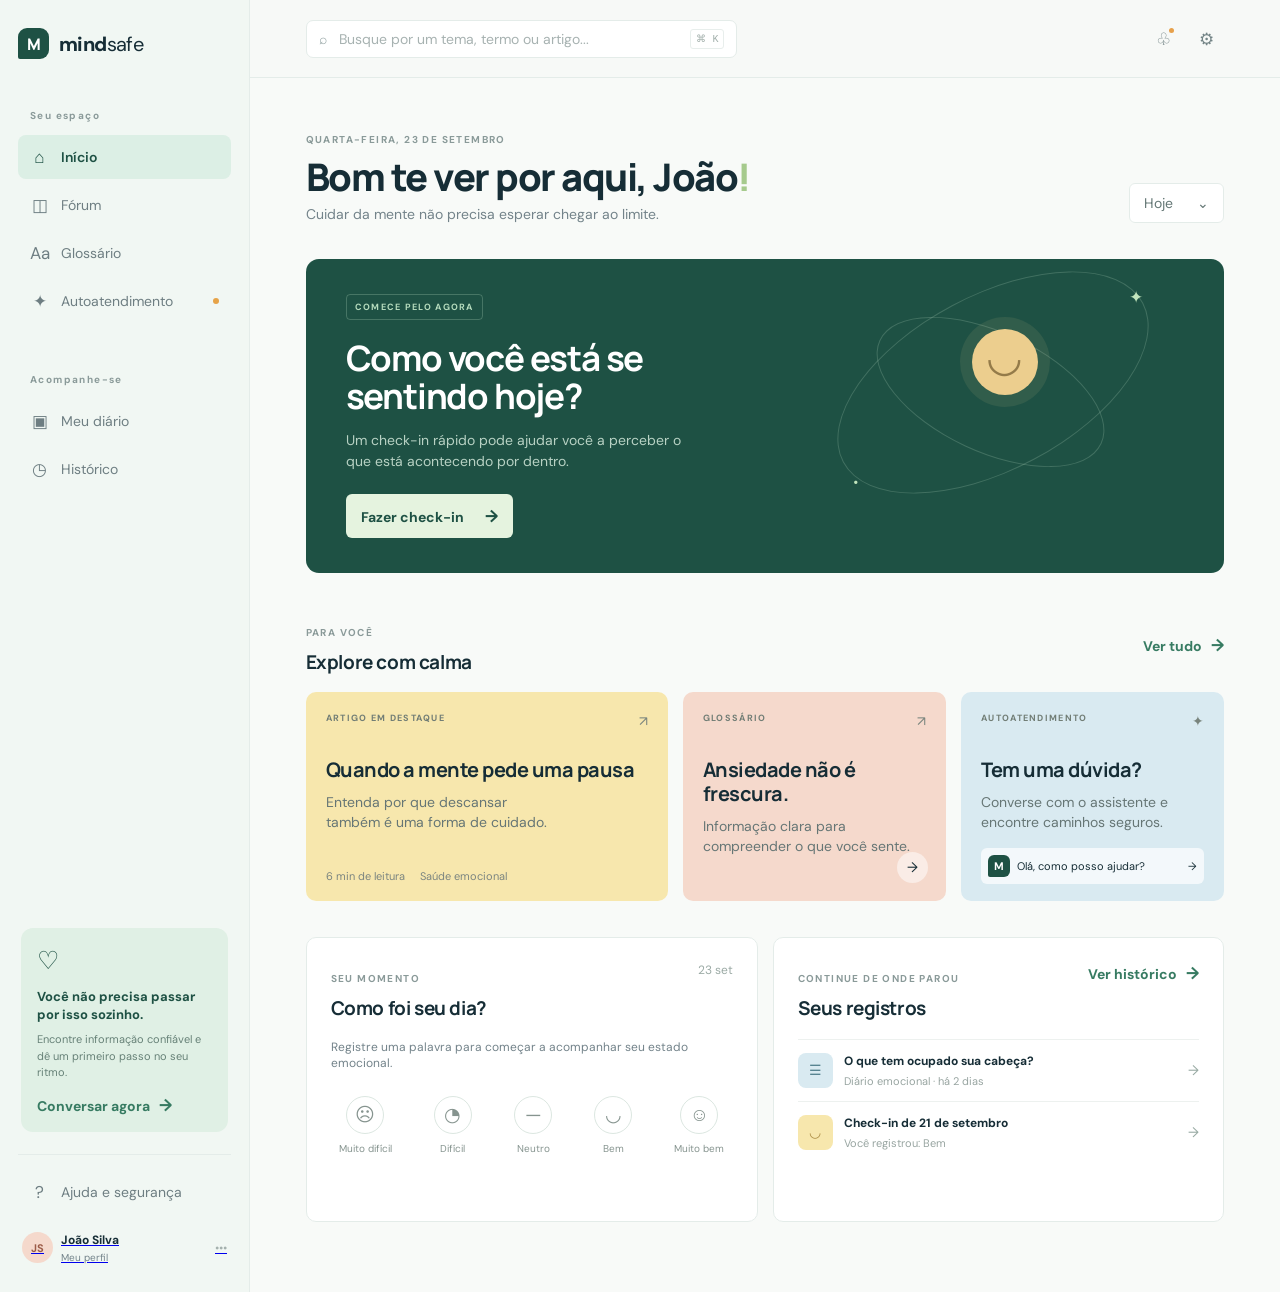
==== commit 658ad82c: "Criando páginas de termos e serviço e política de privacidade do protótipo. Atualizando código das p" ====
--- a/frontend/home.html
+++ b/frontend/home.html
@@ -527,6 +527,6 @@
       </main>
     </div>
     <div class="toast" id="toast" role="status" aria-live="polite"></div>
-    <script src="index.js"></script>
+    <script src="home.js"></script>
   </body>
 </html>
